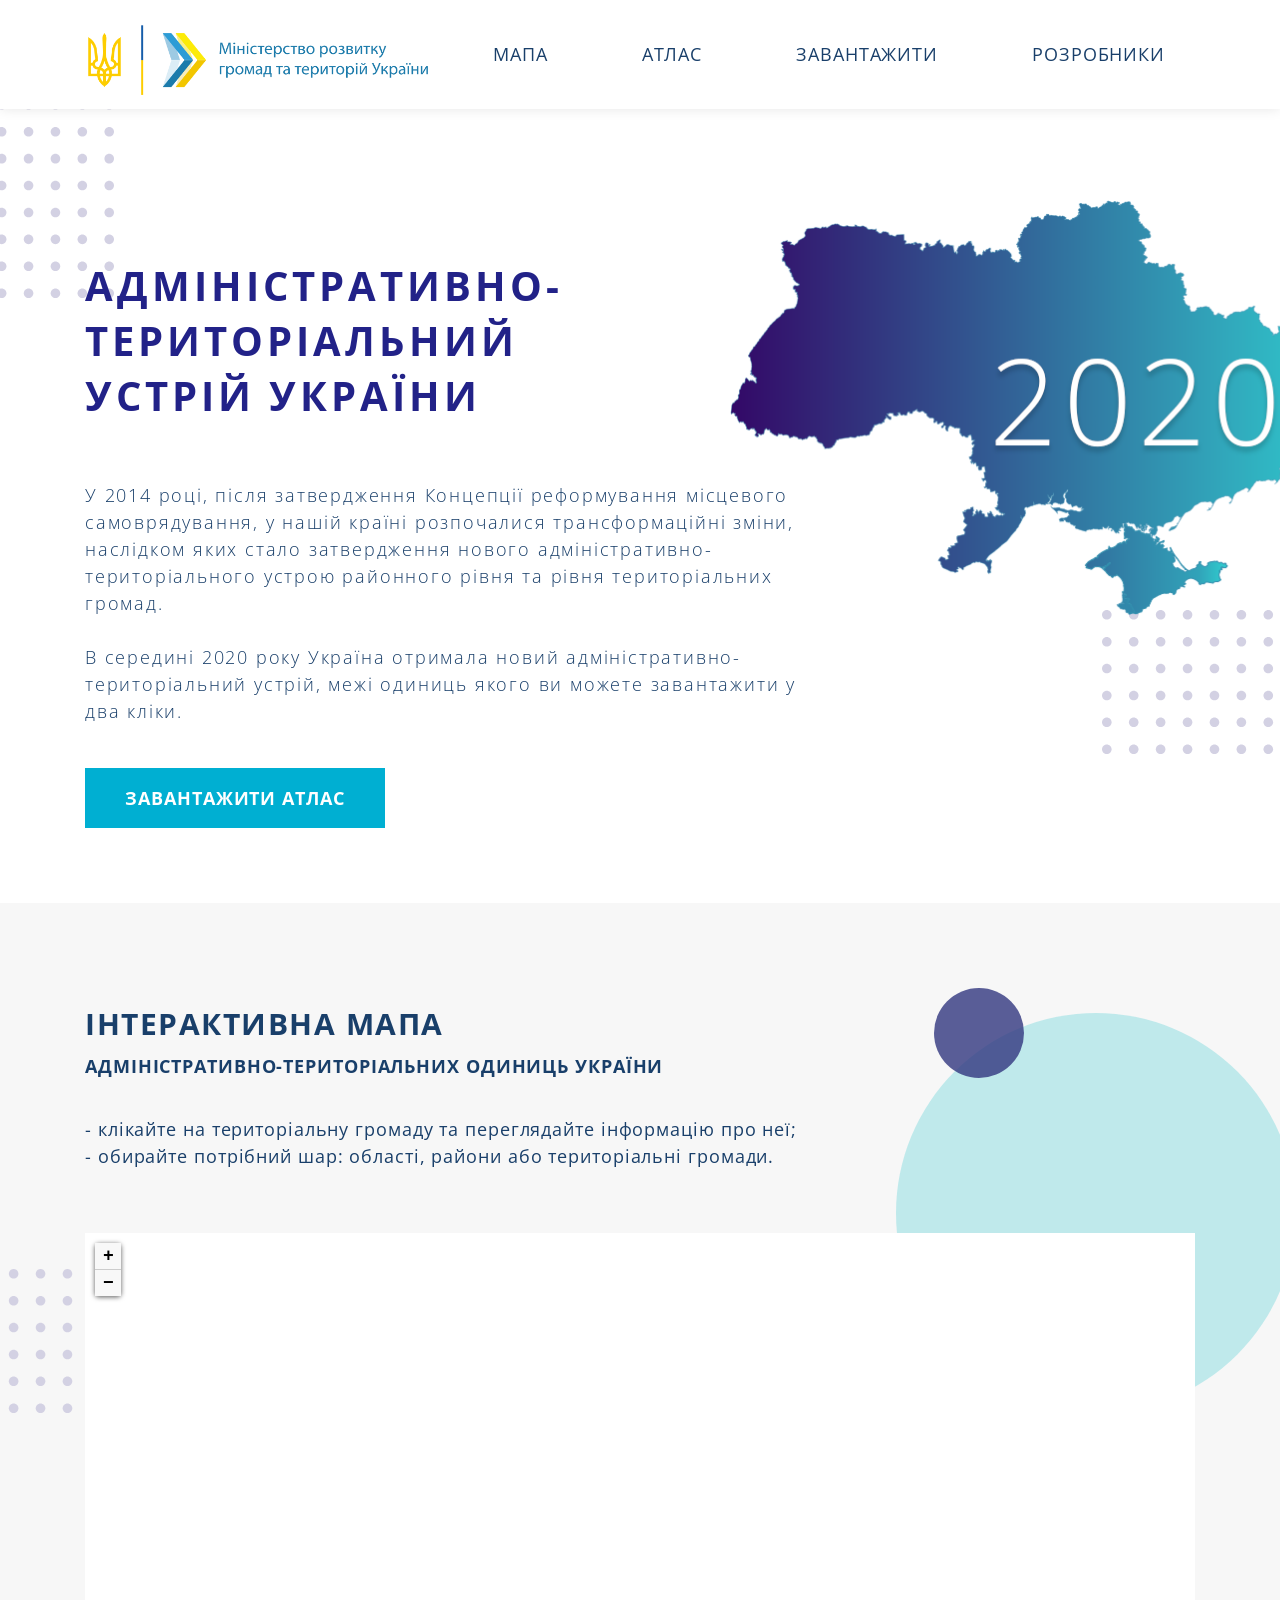
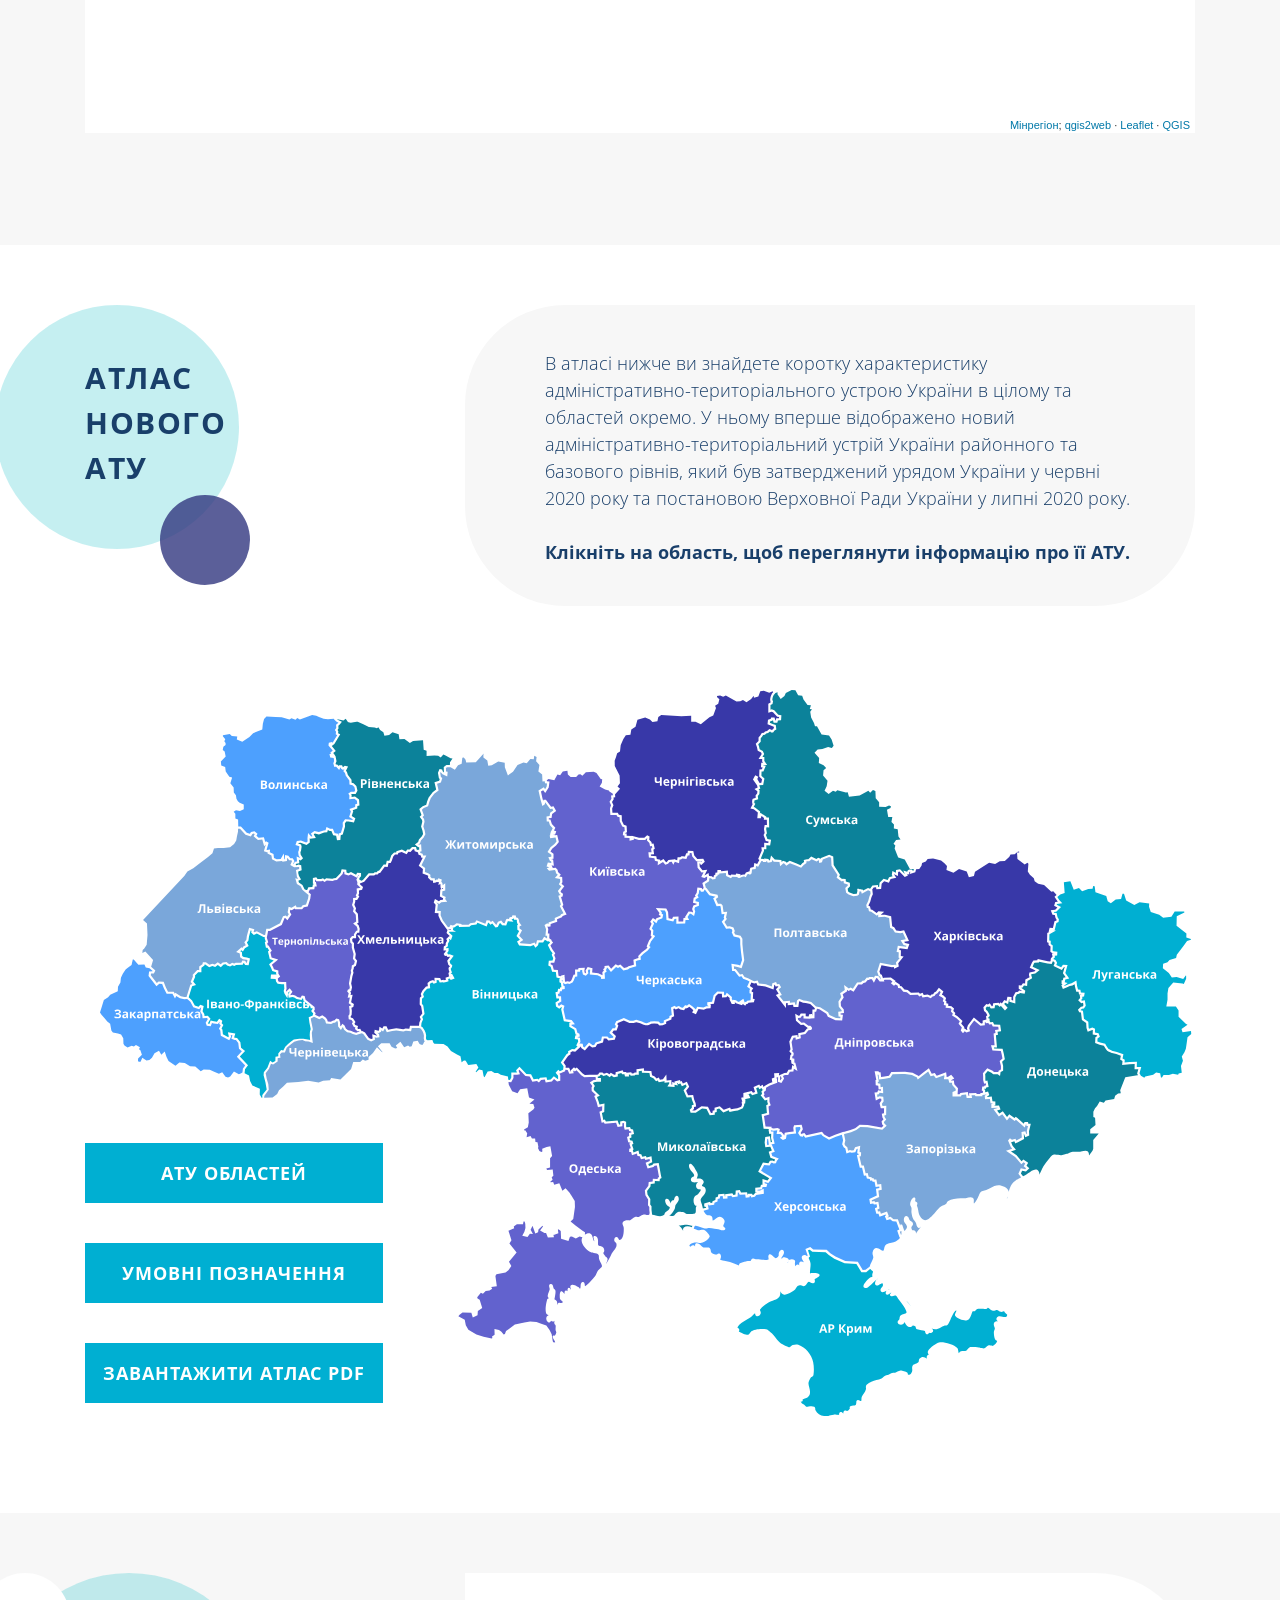
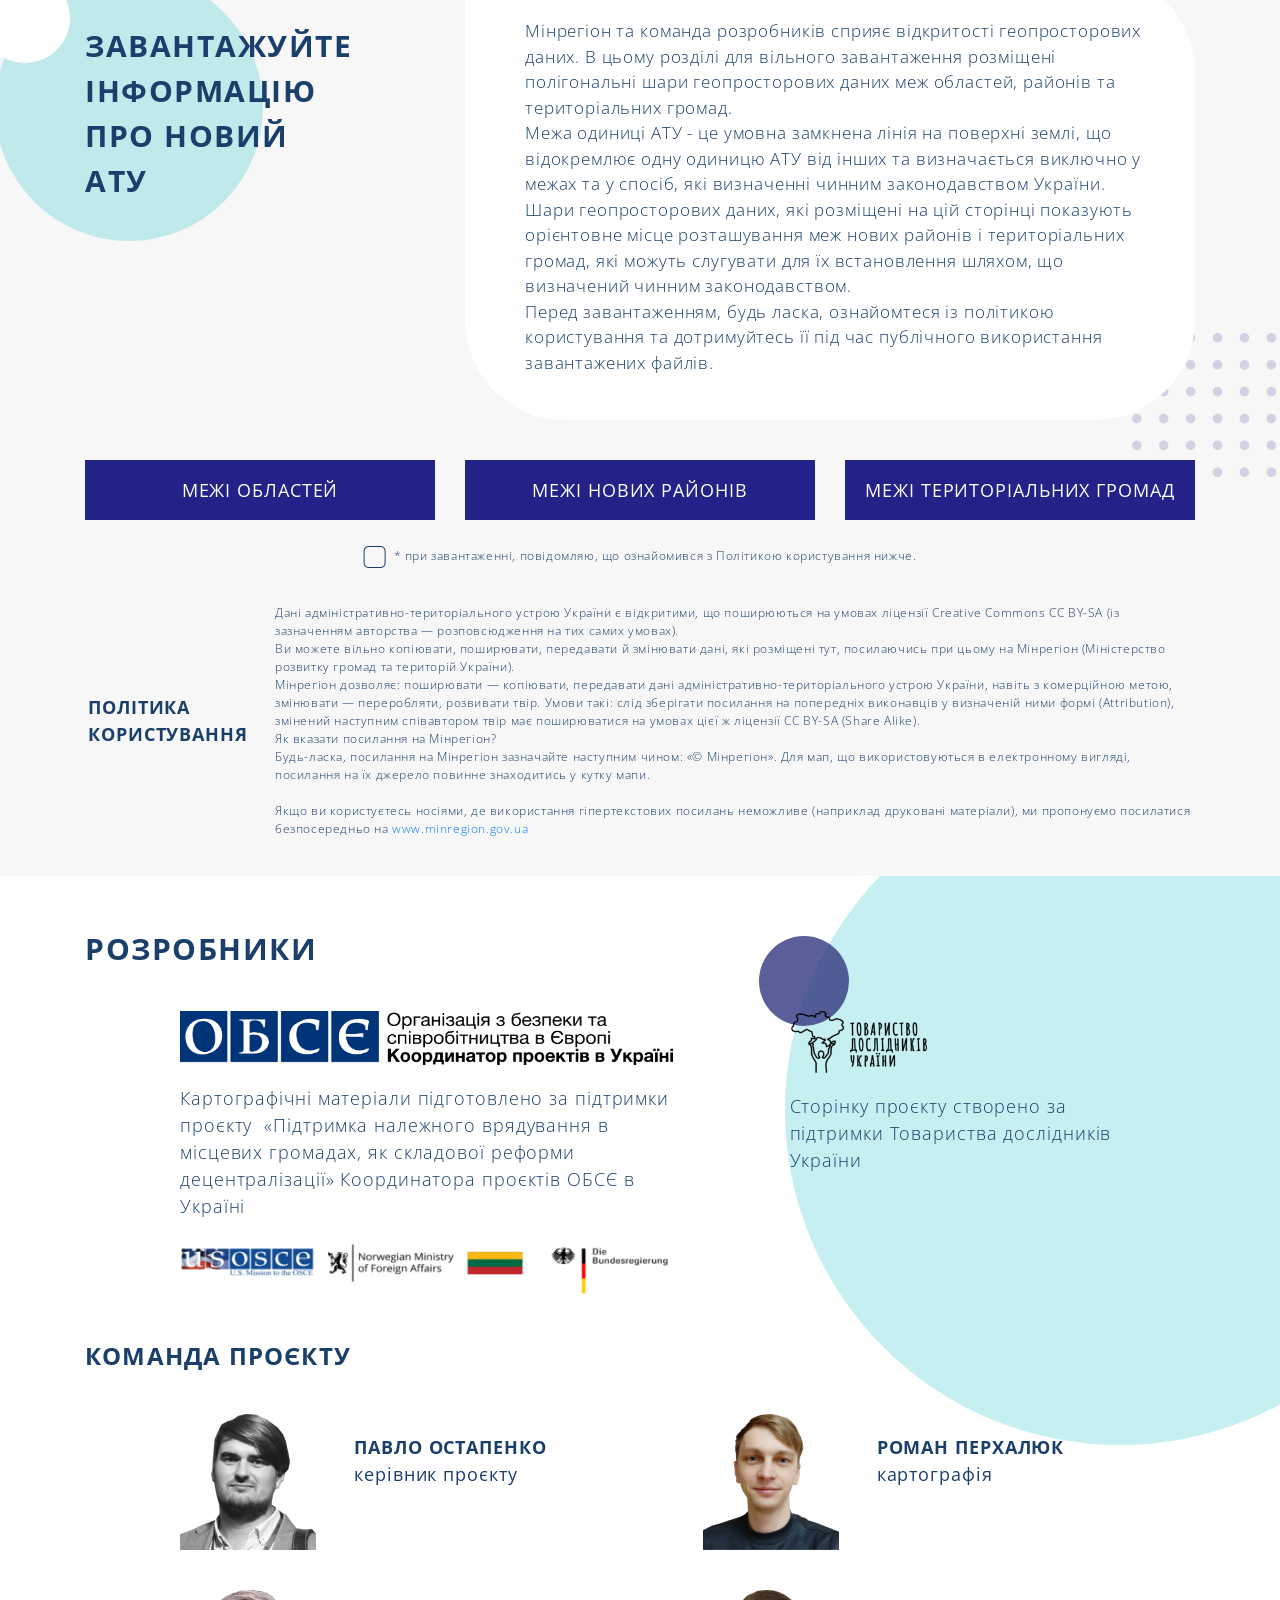
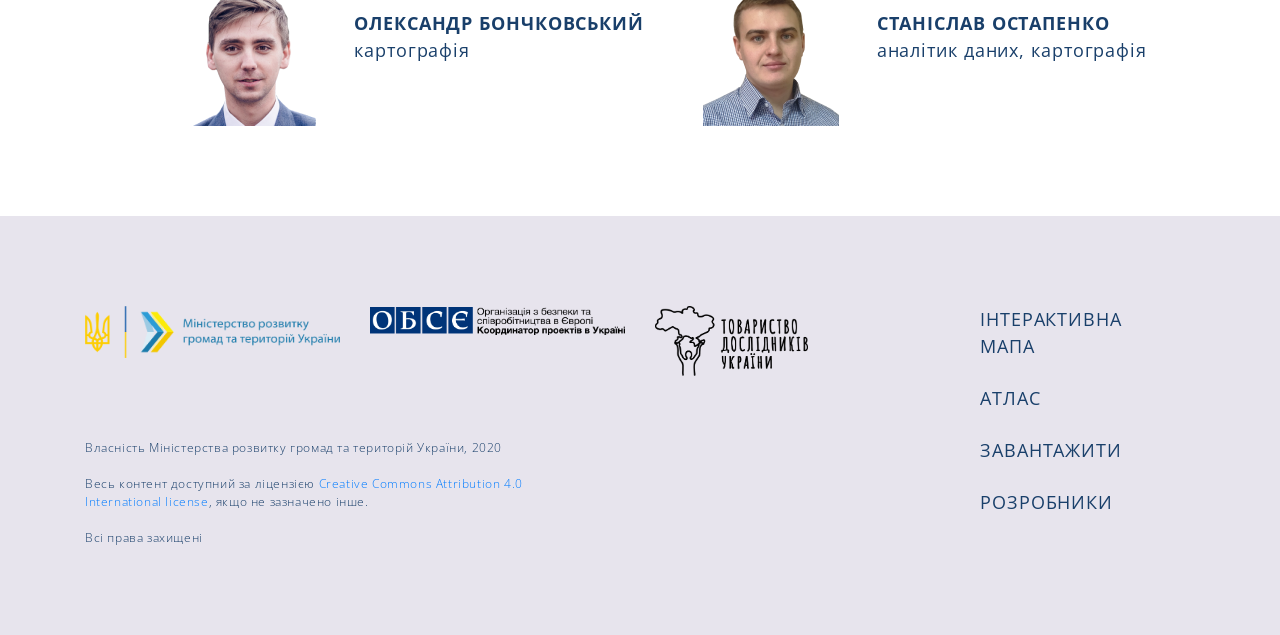
==== index.html @ ee6aa5aa "Update index.html" ====
<!DOCTYPE html>

<head>
    <meta charset="utf-8">
    <meta name="viewport" content="width=device-width, initial-scale=1, shrink-to-fit=no">
    <meta name="description" content="">
    <meta name="author" content="">

    <link rel="stylesheet" href="http://cdn.leafletjs.com/leaflet-0.6.4/leaflet.css" />
    <script src="http://cdn.leafletjs.com/leaflet-0.6.4/leaflet.js"></script>
    <script src="https://code.jquery.com/jquery-3.2.1.slim.min.js" integrity="sha384-KJ3o2DKtIkvYIK3UENzmM7KCkRr/rE9/Qpg6aAZGJwFDMVNA/GpGFF93hXpG5KkN" crossorigin="anonymous"></script>
<script src="https://cdnjs.cloudflare.com/ajax/libs/popper.js/1.12.9/umd/popper.min.js" integrity="sha384-ApNbgh9B+Y1QKtv3Rn7W3mgPxhU9K/ScQsAP7hUibX39j7fakFPskvXusvfa0b4Q" crossorigin="anonymous"></script>
<script src="https://maxcdn.bootstrapcdn.com/bootstrap/4.0.0/js/bootstrap.min.js" integrity="sha384-JZR6Spejh4U02d8jOt6vLEHfe/JQGiRRSQQxSfFWpi1MquVdAyjUar5+76PVCmYl" crossorigin="anonymous"></script>
    <script src="/js/leaflet.ajax.min.js"></script>
    <link rel="icon" href="/docs/4.0/assets/img/favicons/favicon.ico">

    <title>Територіальні межі України</title>
    <link rel="canonical" href="https://getbootstrap.com/docs/4.0/examples/album/">
    <!-- Bootstrap core CSS -->
    <link rel="stylesheet" href="https://maxcdn.bootstrapcdn.com/bootstrap/4.0.0/css/bootstrap.min.css" integrity="sha384-Gn5384xqQ1aoWXA+058RXPxPg6fy4IWvTNh0E263XmFcJlSAwiGgFAW/dAiS6JXm" crossorigin="anonymous">
    <!-- Custom styles for this template -->
    <link rel="stylesheet" type="text/css" href="style.css">
    <link href="https://fonts.googleapis.com/css2?family=Open+Sans:ital,wght@0,300;0,400;0,600;0,700;0,800;1,300;1,400;1,600;1,700;1,800&display=swap" rel="stylesheet">
    <link rel="import" href="map/index.html">


</head>

<body>

    <header>
        <div class="container">
            
            <nav class="navbar navbar-expand-lg navbar-light desktop-menu">
                <a class="navbar-brand" href="#"><img src="static/logo_min_ukr.png" class="logo" /></a>
                <button class="navbar-toggler" type="button" data-toggle="collapse" data-target="#navbarNavAltMarkup" aria-controls="navbarNavAltMarkup" aria-expanded="false" aria-label="Toggle navigation">
                    <span class="navbar-toggler-icon"></span>
                </button>
                <div class="collapse navbar-collapse" id="navbarNavAltMarkup">
                    <div class="navbar-nav">
                        <a class="nav-item nav-link" href="#mapa">МАПА</a>
                        <a class="nav-item nav-link" href="#atlas">АТЛАС</a>
                        <a class="nav-item nav-link" href="#download-section">ЗАВАНТАЖИТИ</a>
                        <a class="nav-item nav-link" href="#developers">РОЗРОБНИКИ</a>
                    </div>
                </div>
            </nav>

            <div class="mobile-menu">
                <a class="navbar-brand" href="#"><img src="static/logo_min_ukr.png" class="logo" /></a>
                <a id="menu-toggle" href="#" class="btn btn-lg toggle">
                    <svg width="1em" height="1em" viewBox="0 0 16 16" class="bi bi-list" fill="currentColor" xmlns="http://www.w3.org/2000/svg">
                        <path fill-rule="evenodd" d="M2.5 11.5A.5.5 0 0 1 3 11h10a.5.5 0 0 1 0 1H3a.5.5 0 0 1-.5-.5zm0-4A.5.5 0 0 1 3 7h10a.5.5 0 0 1 0 1H3a.5.5 0 0 1-.5-.5zm0-4A.5.5 0 0 1 3 3h10a.5.5 0 0 1 0 1H3a.5.5 0 0 1-.5-.5z" />
                    </svg>
                </a>
                <div id="sidebar-wrapper">
                    <ul class="sidebar-nav">
                        <a id="menu-close" href="#" class="btn btn-default btn-lg pull-right toggle">
                            <svg width="1em" height="1em" viewBox="0 0 16 16" class="bi bi-x" fill="currentColor" xmlns="http://www.w3.org/2000/svg">
                                <path fill-rule="evenodd" d="M4.646 4.646a.5.5 0 0 1 .708 0L8 7.293l2.646-2.647a.5.5 0 0 1 .708.708L8.707 8l2.647 2.646a.5.5 0 0 1-.708.708L8 8.707l-2.646 2.647a.5.5 0 0 1-.708-.708L7.293 8 4.646 5.354a.5.5 0 0 1 0-.708z" />
                            </svg>
                        </a>
                        <li>
                            <a href="#mapa">МАПА</a>
                        </li>
                        <li>
                            <a href="#atlas">АТЛАС</a>
                        </li>
                        <li>
                            <a href="#download-section">ЗАВАНТАЖИТИ</a>
                        </li>
                        <li>
                            <a href="#developers">РОЗРОБНИКИ</a>
                        </li>
                    </ul>
                </div>
            </div>
        </div>
    </header>

    <main role="main">

        <div class="container first-block">
            <div class="row">
                <img src="static/rectangle-vert.svg" id="vert-rectangle" />
                <div>
                    <div class="col-md-6">
                        <h1 id="title-text">АДМІНІСТРАТИВНО-ТЕРИТОРІАЛЬНИЙ УСТРІЙ УКРАЇНИ</h1>
                    </div>
                    <div class="col-md-8">
                        <p id="title-subtitle">
                            У 2014 році, після затвердження Концепції реформування місцевого самоврядування, у нашій країні
                            розпочалися трансформаційні зміни, наслідком яких стало затвердження нового
                            адміністративно-територіального устрою районного рівня та рівня територіальних громад.<br /><br />
                            В середині 2020 року Україна отримала новий адміністративно-територіальний устрій,
                            межі одиниць якого ви можете завантажити у два кліки.
                        </p>
                        <a class="download-file" href="#svg-object"><button class="download-button" id="download-main-button">ЗАВАНТАЖИТИ АТЛАС</button></a>
                    </div>
                    <img src="static/ukraine-main.png" id="ukraine-main-img" />
                </div>
                <img src="static/rect-fig.svg" id="horizontal-rectangle" />
            </div>
        </div>



        <!-- Interactive GeoJson map. Issues: width of map -->
        <div class="grey-background">
            <div class="container" id="mapa">
                <div class="row">

                    <span class="blue-circle" id="interactive-circle-light"></span>
                    <span class="dark-circle" id="interactive-circle-dark"></span>
                    <div class="first-element">
                        <h2 class="header-class-blue"><b>ІНТЕРАКТИВНА МАПА</b></h2>
                        <h6 class="sub-header-class-blue"><b>АДМІНІСТРАТИВНО-ТЕРИТОРІАЛЬНИХ ОДИНИЦЬ УКРАЇНИ</b></h6>
                        <br />
                        <p>
                            - клікайте на територіальну громаду та переглядайте інформацію про неї;<br />
- обирайте потрібний шар: області, райони або територіальні громади.

                        </p>
                    </div>
                    <img src="static/rect-fig.svg" id="dots-rectangle" />
                    <!--                    <div id="my-map"></div>-->
                    <div class="test-map col-md-12">
                        <object type="text/html" data="map/index.html"></object>
                    </div>
                </div>
            </div>
        </div>

        <!-- Clickable Atlas ATY Ukraine map Issues: relative position of dark circles -->
        <div class="container">
            <div class="row">
                <div class="col-md-12">
                    <div class="row">
                        <div class="col-md-3">
                            <div class="light-circle" style="padding-right:30px;width:244px;height:244px">
                                <span class="dark-circle" id="atu-circle-dark"></span>
                                <p class="atlas-novogo-atu" id="atlas">
                                    <b>АТЛАС НОВОГО АТУ</b>
                                </p>
                            </div>
                        </div>
                        <div class="col-md-8 offset-md-1">

                            <div class="grey-background atlas-description">
                                <p>
                                    В атласі нижче ви знайдете коротку характеристику адміністративно-територіального устрою України в
                                    цілому та областей окремо. У ньому вперше відображено новий адміністративно-територіальний устрій
                                    України районного та базового рівнів, який був затверджений урядом України у червні 2020 року
                                    та постановою Верховної Ради України у липні 2020 року. <br /> <br />
                                    <b>Клікніть на область, щоб переглянути інформацію про її АТУ.</b>
                                </p>
                            </div>
                        </div>
                    </div>
                </div>
            </div>
        </div>
        <div class="container map-container">
            <object id="svg-object" data="static/ukraine-atu.svg" type="image/svg+xml"></object>
            <div class="row">
                <div class="col-md-4 atlas-button-flex-container">
                    <div class="col-md-3">
                        <a class="download-file" href="#buttons" onclick="show_atu_oblast()"><button class="atlas-button" style="margin-top: 20px;">АТУ ОБЛАСТЕЙ</button></a>
                        <a class="download-file" href="#buttons" onclick="show_atu_marks()"><button class="atlas-button">УМОВНІ ПОЗНАЧЕННЯ</button></a>
                        <a class="download-file" href="static/Атлас_нового_АТУ_2020__електронна_версія_.pdf" download="Атлас_нового_АТУ_2020__електронна_версія_.pdf"><button class="atlas-button">ЗАВАНТАЖИТИ АТЛАС PDF</button></a>
                    </div>
                </div>
            </div>

        </div>
        <!-- Download section -->
        <div class="grey-background" id="download-section">
            <div class="container">
                <div class="row">
                    <div class="col-md-12">
                        <div class="row">
                            <div class="col-md-3">
                                <div class="dark-circle" id="white-circle-id"></div>
                                <div class="light-circle download-block-mobile" style="padding-right:30px;width:268px;height:268px">
                                    <p class="atlas-novogo-atu">
                                        <b>ЗАВАНТАЖУЙТЕ ІНФОРМАЦІЮ ПРО НОВИЙ АТУ</b>
                                    </p>
                                </div>
                            </div>
                            <div class="col-md-8 offset-md-1">
                                <div class="info-class download-info">
                                    <p>
                                       Мінрегіон та команда розробників сприяє відкритості геопросторових даних. В цьому розділі для вільного завантаження розміщені полігональні шари геопросторових даних меж областей, районів та територіальних громад.<br />
Межа одиниці АТУ - це умовна замкнена лінія на поверхні землі, що відокремлює одну одиницю АТУ від інших та визначається виключно у межах та у спосіб, які визначенні чинним законодавством України.<br />
Шари геопросторових даних, які розміщені на цій сторінці показують орієнтовне місце розташування меж нових районів і територіальних громад, які можуть слугувати для їх встановлення шляхом, що визначений чинним законодавством.<br />
Перед завантаженням, будь ласка, ознайомтеся із політикою користування та дотримуйтесь її під час публічного використання завантажених файлів.
                                    </p>
                                </div>
                            </div>
                        </div>
                        <img src="static/rect-fig.svg" id="download-horizontal-rectangle" />
                    </div>
                </div>
            </div>
        </div>

        <div class="grey-background download-grey">
            <div class="container no-padding politic-box">

                <div class="row">
                    <div class="col-md-12 order-2">
                        <div class="politic-checkbox">
                            <input type="checkbox" class="check_box" id="checkbox1" style="margin-right:30px">
                            <label for="checkbox1" />
                            <div>
                                <p class="small-font">* при завантаженні, повідомляю, що ознайомився
                                    з Політикою користування нижче.</p>
                            </div>
                        </div>
                    </div>
                    <div class="col-md-12 order-1">
                        <div class="row">
                            <div class="col-md-4">
                                <a class="download-file" href="ADMIN_UKR/ADMIN_1.geojson" download="oblast.geojson"><button class="download-button" id="download-button" disabled>МЕЖІ ОБЛАСТЕЙ</button></a>
                            </div>
                            <div class="col-md-4">
                                <a class="download-file" href="ADMIN_UKR/ADMIN_2.geojson" download="rayon.geojson"><button class="download-button" id="download-button" disabled>МЕЖІ НОВИХ РАЙОНІВ</button></a>
                            </div>
                            <div class="col-md-4">
                                <a class="download-file" href="ADMIN_UKR/ADMIN_3.geojson" download="terhromad.geojson"><button class="download-button" id="download-button" disabled>МЕЖІ ТЕРИТОРІАЛЬНИХ ГРОМАД </button></a>
                            </div>
                        </div>
                    </div>
                </div>

            </div>

            <div class="container copyright-box">
                <div class="row">
                    <div class="col-md-12">
                        <div class="row">
                            <div class="col-md-2 politic-header">
                                <p><b>ПОЛІТИКА <br />КОРИСТУВАННЯ</b></p>
                            </div>
                            <div class="col-md-12 politic-header-mobile">
                                <p><b><a data-toggle="modal" href="#politicModalCenter">ПОЛІТИКА КОРИСТУВАННЯ</a></b></p>
                            </div>
                            <div class="col-md-10 politic-text">
                                <p class="small-font">Дані адміністративно-територіального устрою України є відкритими, що поширюються на умовах ліцензії Creative Commons CC BY-SA (із зазначенням авторства — розповсюдження на тих самих умовах).<br />
                                    Ви можете вільно копіювати, поширювати, передавати й змінювати дані, які розміщені тут, посилаючись при цьому на Мінрегіон (Міністерство розвитку громад та територій України).<br />
                                    Мінрегіон дозволяє: поширювати — копіювати, передавати дані адміністративно-територіального устрою України, навіть з комерційною метою, змінювати — переробляти, розвивати твір.
                                    Умови такі: слід зберігати посилання на попередніх виконавців у визначеній ними формі (Attribution),
                                    змінений наступним співавтором твір має поширюватися на умовах цієї ж ліцензії CC BY-SA (Share Alike).<br />
                                    Як вказати посилання на Мінрегіон? <br />
                                    Будь-ласка, посилання на Мінрегіон зазначайте наступним чином: «© Мінрегіон».
                                    Для мап, що використовуються в електронному вигляді, посилання на їх джерело повинне знаходитись у кутку мапи.<br /><br />
                                    Якщо ви користуєтесь носіями, де використання гіпертекстових посилань неможливе
                                    (наприклад друковані матеріали), ми пропонуємо посилатися безпосередньо на
                                    <a href="https://www.minregion.gov.ua" class="small-font">www.minregion.gov.ua</a>
                                </p>
                            </div>
                        </div>
                    </div>
                </div>
            </div>
        </div>


        <!-- Developers section Issues: add circles in the corner-->
        <div class="" id="developers">
            <div id="corner-circle"></div>
            <div class="dark-circle" id="small-circle-id"></div>
            <div class="container dev-block">
                <div class="row">
                    <div class="col-md-12">
                        <h4 class="dark-blue-color title-padding"><b>РОЗРОБНИКИ</b></h4>
                    </div>
                    <div class="col-md-11 offset-md-1">
                        <div class="row">
                            <div class="col-md-6 developers">
                                <img src="static/obse_logo.png" />
                                <p class="span-tdy-width-1">Картографічні матеріали підготовлено за підтримки проєкту 
                                    «Підтримка належного врядування в місцевих громадах, як складової реформи децентралізації»
                                    Координатора проєктів ОБСЄ в Україні</p>
                                <img src="static/dev-logos-foreign.png" />
                            </div>
                            <div class="col-md-5 offset-md-1 developers">

                                <img src="static/logo-tdy.svg" />
                                <p class="span-tdy-width-2">Сторінку проєкту створено за <br />підтримки Товариства дослідників<br /> України</p>
                            </div>

                        </div>
                    </div>
                    <div class="col-md-12">
                        <h4 class="dark-blue-color title-padding" style="font-size:24px;margin-bottom:0px"><b>КОМАНДА ПРОЄКТУ</b></h4>
                    </div>
                    <div class="col-md-11 offset-md-1">
                        <div class="row">
                            <div class="col-md-6 col-sm-12">
                                <div class="ava-item row">

                                    <div class="col-4 item">
                                        <img src="static/pavlo.png" />
                                    </div>
                                    <div class="col-8">
                                        <div class="person-title">
                                            <p class="person-name"><b>ПАВЛО ОСТАПЕНКО</b> <br />
                                            <p>керівник проєкту</p>
                                        </div>
                                    </div>
                                </div>
                            </div>
                            <div class="col-md-6 col-sm-12">
                                <div class="ava-item row">
                                    <div class="col-4 item">
                                        <img src="static/roman.png" />
                                    </div>
                                    <div class="col-8">
                                        <div class="person-title">
                                            <p class="person-name"><b>РОМАН ПЕРХАЛЮК</b></p>
                                            <p>картографія</p>
                                        </div>

                                    </div>
                                </div>
                            </div>
                            <div class="col-md-6 col-sm-12">
                                <div class="ava-item row">
                                    <div class="col-4 item">
                                        <img src="static/oleksandr.png" />
                                    </div>
                                    <div class="col-8">
                                        <div class="person-title">
                                            <p class="person-name"><b>ОЛЕКСАНДР БОНЧКОВСЬКИЙ</b></p>
                                            <p>картографія</p>
                                        </div>

                                    </div>
                                </div>
                            </div>
                            <div class="col-md-6 col-sm-12">
                                <div class="ava-item row">
                                    <div class="col-4 item">
                                        <img src="static/stanislav.png" />
                                    </div>
                                    <div class="col-8">
                                        <div class="person-title">

                                            <p class="person-name"><b>СТАНІСЛАВ ОСТАПЕНКО</b></p>
                                            <p>аналітик даних, картографія</p>
                                        </div>

                                    </div>
                                </div>
                            </div>
                        </div>
                    </div>
                </div>
            </div>
        </div>
        <!-- Modal -->
        <div class="modal fade" id="exampleModalCenter" tabindex="-1" role="dialog" aria-labelledby="exampleModalCenterTitle" aria-hidden="true">
            <div class="modal-dialog modal-dialog-centered" role="document" style="max-width: 70%">
                <div class="modal-content">
                    <div class="modal-header">
                        <h5 class="modal-title" id="exampleModalLongTitle">Загальний огляд</h5>
                        <button type="button" class="close" data-dismiss="modal" aria-label="Close">
                            <span aria-hidden="true">&times;</span>
                        </button>
                    </div>
                    <div class="modal-body">
                        <img src="" id="image-holder1" />
                        <img src="" id="image-holder2" />
                    </div>
                    <div class="modal-footer">
                        <button type="button" class="btn btn-secondary" data-dismiss="modal">Назад</button>
                    </div>
                </div>
            </div>
        </div>

    </main>

    <footer>
        <!-- Issues: make responsive navigation -->
        <div class="container">
            <div class="row">
                <div class="col-md-3 order-md-2 order-sm-1">
                    <ul class="footer-nav">
                        <li><a href="#mapa">ІНТЕРАКТИВНА МАПА</a></li>
                        <li><a href="#atlas">АТЛАС</a></li>
                        <li><a href="#download-section">ЗАВАНТАЖИТИ</a></li>
                        <li><a href="#developers">РОЗРОБНИКИ</a></li>
                    </ul>
                </div>
                <div class="col-md-9 order-md-1 order-sm-2">
                    <div class="footer-logo">
                        <div class="row">
                            <div class="col-md-4">
                                <img src="static/logo_min_ukr.png" />
                            </div>
                            <div class="col-md-4 col-7">
                                <img src="static/obse_logo.png" />
                            </div>
                            <div class="col-md-4 col-5 tdu-logo">
                                <img src="static/TDU.png" />
                            </div>
                        </div>
                    </div>
                </div>

                <div class="col-md-9 footer-text order-md-3 order-sm-3">
                    <p class="small-font ">Власність Міністерства розвитку громад та територій України, 2020</p>
                    <p class="small-font " style="max-width:55%">Весь контент доступний за ліцензією <a href="https://creativecommons.org/licenses/by/4.0/deed.uk" class="small-font">Creative Commons Attribution 4.0 International license</a>, якщо не зазначено інше.
                    <p class="small-font " style="padding-bottom: 20px">Всі права захищені</p>
                </div>
            </div>

        </div>
    </footer>

    <!-- Modal -->
    <div class="modal fade" id="politicModalCenter" tabindex="-1" role="dialog" aria-labelledby="exampleModalCenterTitle" aria-hidden="true">
        <div class="modal-dialog modal-dialog-centered" role="document">
            <div class="modal-content">
                <div class="modal-header">
                    <h5 class="modal-title" id="exampleModalCenterTitle"></h5>
                    <button type="button" class="close" data-dismiss="modal" aria-label="Close">
                        <span aria-hidden="true">&times;</span>
                    </button>
                </div>
                <div class="modal-body mobile-policy">
                    <div class="col-md-12">
                        <h3>політика користування</h3>
                        <p class="small-font">Дані адміністративно-територіального устрою України є відкритими, що поширюються на умовах ліцензії Creative Commons CC BY-SA (із зазначенням авторства — розповсюдження на тих самих умовах).<br />
                            Ви можете вільно копіювати, поширювати, передавати й змінювати дані, які розміщені тут, посилаючись при цьому на Мінрегіон (Міністерство розвитку громад та територій України).<br />
                            Мінрегіон дозволяє: поширювати — копіювати, передавати дані адміністративно-територіального устрою України, навіть з комерційною метою, змінювати — переробляти, розвивати твір.
                            Умови такі: слід зберігати посилання на попередніх виконавців у визначеній ними формі (Attribution),
                            змінений наступним співавтором твір має поширюватися на умовах цієї ж ліцензії CC BY-SA (Share Alike).<br />
                            Як вказати посилання на Мінрегіон? <br />
                            Будь-ласка, посилання на Мінрегіон зазначайте наступним чином: «© Мінрегіон».
                            Для мап, що використовуються в електронному вигляді, посилання на їх джерело повинне знаходитись у кутку мапи.<br />
                            Якщо ви користуєтесь носіями, де використання гіпертекстових посилань неможливе
                            (наприклад друковані матеріали), ми пропонуємо посилатися безпосередньо на
                            <a href="https://www.minregion.gov.ua" class="small-font">www.minregion.gov.ua</a>
                        </p>
                    </div>
                </div>
            </div>
        </div>
    </div>


    <script src="script.js"></script>

    <script>
        function show_atu_oblast() {
            var base_dir = 'static/atlas_materials/';
            changeImg(base_dir + 'atu_oblast1.png', base_dir + 'atu_oblast2.png')
            $('#exampleModalCenter').modal('show');
        }

        function show_atu_marks() {
            var base_dir = 'static/atlas_materials/';
            changeImg(base_dir + "umovni-poznachennya.png", "")
            $('#exampleModalCenter').modal('show');
        }
    </script>



</body>
---- style.css ----
/* Set font size  */
html,
body,
form,
fieldset,
table,
tr,
td,
img,
p,
h2,
h3,
h4,
h5,
h6,
a {
    font-family: Open Sans;
    letter-spacing: 0.05em;
    font-style: normal;
    font-size: 18px;
    line-height: 150%;
}

a:active,a:focus,.btn:focus {
    outline: none;
    box-shadow:none!important;
}

html {
    scroll-behavior: smooth;
}

body {
    overflow-x: hidden;
}

input,
button,
select,
textarea,
optgroup,
option {
    font-family: inherit;
    font-size: inherit;
    font-style: inherit;
    font-weight: inherit;
    outline: none;
}

button:active,
button:focus,
button:hover {
    outline: none;
}

h1 {
    color: #222288;
}

p {
    color: #193F6A;
}

.dark-blue-color {
    color: #193F6A;
}

header {
    box-shadow: 0px 0px 12px rgba(0, 0, 0, 0.1);
    position: fixed;
    width: 100%;
    background-color: #fff;
    z-index: 9999;
}

.header-class-blue {
    font-family: Open Sans;
    font-style: normal;
    font-weight: 500;
    font-size: 30px;
    line-height: 41px;
    /* identical to box height */

    letter-spacing: 0.05em;
    text-transform: uppercase;

    color: #193F6A;
}

.sub-header-class-blue {
    font-family: Open Sans;
    font-style: normal;
    font-weight: 500;
    font-size: 18px;
    line-height: 150%;
    /* or 27px */

    letter-spacing: 0.05em;
    text-transform: uppercase;

    /* Dark blue */

    color: #193F6A;
}

.first-element {
    z-index: 1;
    padding: 40px 15px 45px 15px;
}


#my-map {
    width: 100%;
    height: 70vh;
    max-height: 600px;
    max-width: 1700px;
}

.logo {
    margin-top: 10px;
    width: 340px;
    height: 70px
}

.div-height {
    height: 956px;
}

.div-container-standard {
    margin: auto;
}

/* Navigation */

.nav-flex-container {
    margin: 0;
    list-style: none;
    list-style-type: none;
    display: flex;
    justify-content: center;
    flex-direction: row;
    flex-wrap: wrap;
}

.nav-flex-item {
    align-self: center;
    padding: 5px 80px 10px 10px;
}

.nav-flex-item img {
    width: 340px;
    height: 70px;
}

.nav-flex-item a {
    text-decoration: none;
    text-align: center;
    color: #193F6A;
    font-size: 18px;
}

.nav-link {
    text-decoration: none;
    text-align: center;
    color: #193F6A !important;
    font-size: 18px;
    margin: 0 38px;
}

/* Title frame */
.first-block {
    padding: 100px 15px 0 15px !important;
    /*    height: 110vh;*/
}

.main-flex-container {
    list-style: none;
    list-style-type: none;
    display: flex;
    flex-direction: row;
}

#title-text {
    padding-top: 20px;
    letter-spacing: 0.1em;
    line-height: 55px;
    font-size: 40px;
    font-weight: bold;
}

#title-subtitle {
    padding-top: 50px;
    font-family: Open Sans;
    font-style: normal;
    font-weight: 300;
    font-size: 18px;
    line-height: 150%;
    /* or 27px */

    letter-spacing: 0.1em;

    /* Dark blue */

    color: #193F6A;
}

#ukraine-main-img {
    z-index: -2;
    width: 70%;
    height: auto;
    max-width: 619px;
    max-height: 500px;
    position: absolute;
    left: 730px;
    top: 200px;
}

#vert-rectangle {
    z-index: 0;
    margin-bottom: -60px;
    margin-left: -100px;
}

#horizontal-rectangle {
    position: absolute;
    top: 610px;
    right: -20px;
    z-index: -4;
}

#download-main-button {
    width: 298px;
    height: 60px;
    background-color: #00AFD2;
    margin: 25px 0px 75px 0px;
    font-weight: bold;
    transition: 0.25s;
    cursor: pointer;
}

#download-main-button a {
    text-decoration: none;
    font-weight: bold;
    color: #fff;
}

#download-main-button:hover {
    text-decoration: none;
    box-shadow: 0 0.5em 0.5em -0.4em #000;
    transform: translateY(0.25em);
    transition: 0.25s;
}


/* Interactive map */
.grey-background {
    background-color: #F7F7F7 !important;
    padding-bottom: 45px;
    width: 100%;
}

/* base classes for all circles */

.blue-circle {
    width: 400px;
    height: 400px;
    /* Blue3 */
    border-style: none;
    border-radius: 50%;
    display: inline-block;
    background-color: #31C5CB;
    opacity: 0.28;
    display: inline-block;
}

.dark-circle {
    background-color: #333780;
    opacity: .8;
    border-style: none;
    border-radius: 50%;
    width: 90px;
    height: 90px;
    display: inline-block;
}

#interactive-circle-light {
    position: absolute;
    left: 70vw;
    margin-top: 50px;
}

#interactive-circle-dark {
    position: absolute;
    left: 73vw;
    margin-top: 25px;
}

#dots-rectangle {
    position: absolute;
    margin-top: 34vh;
    margin-left: -9vw;
}

#atu-circle-dark {
    position: absolute;
    left: 90px;
    top: 190px;
}

/* Atlas Ukraine */

.atlas-flex-container {
    padding: 10px;
    margin: 0;
    display: flex;
    flex-direction: row;
    justify-content: center;

}

.atlas-flex-item {
    align-self: center;
    padding-right: 80px;
    padding-left: 40px;
    margin-top: 40px;
    margin-right: 50px;
    margin-left: 50px;
}

.child-flex {
    margin-left: -90px;
}

.light-circle {
    background-color: rgba(49, 197, 203, 0.28);
    border-style: none;
    height: 244px;
    width: 244px;
    border-radius: 50%;
    margin-left: -90px;
}

.atlas-description {
    width: 100%;
    border-radius: 5%;
    border-style: none;
    border-radius: 100px 0px 100px 100px;
    padding: 5px 80px 40px 40px;
}

.atlas-description p {
    margin: 40px -20px 0px 40px;
    font-size: 18px;
    font-weight: 300;
    letter-spacing: 0.0em
}

.atlas-description p b {
    font-size: 18px;
    font-weight: 700;
}

#atlas-dark-circle {
    position: absolute;
    z-index: 10;
    margin-top: 160px;
    margin-left: 180px;
}

.atlas-novogo-atu {
    z-index: 6;
    padding-top: 50px;
    padding-left: 90px;
    font-size: 30px;
    width: 140%;
}

#svg-object {}

.ukraine-atu {
    top: 50px;
}

.atlas-button-flex-container {
    display: flex;
    flex-direction: column;
    margin-top: -300px;
    margin-bottom: 50px;
}

.atlas-button {
    background: #00AFD2;
    color: white;
    border-style: none;
    width: 298px;
    height: 60px;
    font-weight: bold;
    letter-spacing: 0.05em;
    margin-top: 40px;
    transition: 0.25s;
    cursor: pointer;
}

.atlas-button a,
.atlas-button a:hover {
    text-decoration: none;
    color: white;
}

.atlas-button:hover {
    text-decoration: none;
    color: #fff;
    box-shadow: 0 0.5em 0.5em -0.4em #000;
    transform: translateY(0.25em);
    transition: 0.25s;
}

/* Download section*/

.download-flex-container {
    padding: 10px;
    margin: 0;
    display: flex;
    flex-direction: row;
    justify-content: center;
}

.download-flex-item {
    align-self: center;
    margin-top: 25px;
    margin-right: 150px;
    margin-bottom: 100px;
}


.info-class {
    background: #FFFFFF;
    border: none;
    box-sizing: border-box;
    border-radius: 0px 100px 100px 100px;
    width: 100%;
    padding: 5px 20px;
    z-index: 2;
    position: relative;
}

.info-class p {
    margin: 40px 10px 40px 40px;
    font-size: 18px;
    font-weight: 300;
}

.download-info p {
        font-size: 17px;
    }
#download-section {
    padding-bottom: 0px;
}
    #download-section .container {
        padding-bottom: 0;
    }

#white-circle-id {
    background-color: white;
    opacity: 1.0;
    z-index: 10;
    position: absolute;
    left: -90px;
}

#download-horizontal-rectangle {
    position: absolute;
    right: -120px;
    top: 40vh;

}
.download-grey {
    padding-bottom: 20px;
}
.download-button {
    display: inline-block;
    vertical-align: top;
    width: 100%;
    min-width: 300px;
    height: 60px;
    line-height: 30px;
    text-align: center;
    background-color: #222288;
    color: white;
    border-style: none;
    letter-spacing: 0.05em;
    margin-bottom: 20px;
    transition: 0.25s;
    cursor: pointer;
}

.download-button a {
    text-decoration: none;
    font-weight: 500;
    font-size: 16px;
    font-family: Open Sans;
}

.download-button:hover {
    text-decoration: none;
    color: #fff;
    box-shadow: 0 0.5em 0.5em -0.4em #000;
    transform: translateY(0.25em);
    transition: 0.25s;
}

.download-file {
    color: white;
}

.check_box {
    display: none;
}

.check_box + label {
    background: url('static/button-empty.png') no-repeat;
    display: inline-block;
    padding: 2px;
}

.check_box:checked + label {
    background: url('static/button-yes.svg') no-repeat;
    display: inline-block;
    padding: 2px;
}

.politic-checkbox {
    width: fit-content;
    margin: 0 auto;
}

.politic-checkbox .small-font {
    padding-left: 30px;
}

#download-title {
    color: #193F6A;
    opacity: 1.0;
    z-index: -7;
    padding-top: 60px;
    margin-left: 90px;
    font-size: 30px;
    width: 100%;
}

.small-font {
    font-size: 12px;
    font-weight: 100;
}

.flex-buttons-container {
    display: flex;
    flex-direction: row;
    justify-content: space-between;
}

.politic-flex-container {
    display: flex;
    justify-content: center;
    flex-direction: row;
}

.politic-header {
    padding: 5em 1em;
}

.politic-header-mobile {
    display: none;
}

/* Developers section */

#developers {
    position: relative;
}
.developers img {
    max-width: 100%;
}

.dev-container-flex {
    display: flex;
    flex-direction: row;
    justify-content: center;
}

.dev-item-flex {
    align-self: start;
}

.wider-div {}

.dev-item-flex p {
    font-size: 18px;
}

#second-flex-id {}

.ava-container-flex {
    display: flex;
    flex-direction: row;
    justify-content: center;
}

.ava-item {
    margin-top: 40px;
}

.person-title {
    text-align: left;
    padding-top: 20px;
}

.title-padding {
    margin-top: 40px;
    font-size: 30px;
    margin-bottom: 40px;
}

.person-name {
    margin-bottom: 0px;

}

#developers {
    padding-bottom: 30px;
}

#large-circle-id {
    position: relative;
    top: -250px;
    left: 70%;
}

#small-circle-id {
    position: absolute;
    top: 60px;
    right: 431px;
    width: 90px;
    height: 90px;
}

.span-tdy-width-1 {
    max-width: 550px;
    margin-top: 20px;
    margin-bottom: 20px;
}

.span-tdy-width-2 {
    max-width: 400px;
    margin-top: 20px;
}

#corner-circle {
    position: absolute;
    z-index: -3;
    width: 670px;
    height: 670px;
    background: rgba(49, 197, 203, 0.28);
    border-radius: 50%;
    right: -175px;
    top: -101px;
}

/* Footer */

footer {
    background: #E7E4ED;
    padding: 60px 20px 0 20px;
    /*    margin: 0px -20px;*/

}

footer .container {
    padding: 30px 15px 50px 15px;
}

.footer-nav a {
    text-decoration: none;
    width: 100%;
    text-align: vertical;
    color: #193F6A;
    font-family: Open Sans;
    letter-spacing: 0.05em;
    font-style: normal;
    font-size: 18px;
    line-height: 150%;
}

.footer-nav > li {
    padding-bottom: 25px;
}

.footer-nav {
    list-style-type: none;
    max-width: 100px;
}

.flex-footer {
    display: flex;
    flex-flow: row wrap;
    justify-content: center;
    padding-top: 40px;
}

.flex-footer-text {
    display: flex;
    justify-content: flex-start;
    flex-direction: column;
}

.footer-text {
    margin-top: -120px;
}

.footer-logo img {
    max-width: 100%;
    width: auto;
    max-height: 70px;
}

.container {
    padding: 60px 15px;
}

header .container {
    padding: 0;
}

.map-container {
    padding: 0px 15px 60px 0px;
}

.modal {
    z-index: 99999;
}

.modal-content {
    background: #D3D1E3;
}

.modal-header {
    border: 0px;
}

.mobile-policy h3 {
    font-family: Open Sans;
    font-style: normal;
    font-weight: bold;
    font-size: 16px;
    line-height: 150%;
    /* or 24px */

    text-align: center;
    letter-spacing: 0.05em;
    text-transform: uppercase;

    /* Dark blue */

    color: #193F6A;
}

.mobile-policy p {
    font-family: Open Sans;
    font-style: normal;
    font-weight: 300;
    font-size: 12px;
    line-height: 150%;
    /* or 18px */

    text-align: justify;
    letter-spacing: 0.05em;

    /* Dark blue */

    color: #193F6A;
}
.politic-box {
    padding-bottom: 10px;
    padding-top: 40px;
}
.dev-block {
    padding-top: 10px;
}
.politic-box input + .download-file {
    opacity: .5;
    pointer-events: none;
    cursor: not-allowed;
}

.politic-box input:checked + .download-file {
    opacity: 1.0;
    pointer-events: auto;
}

.leaflet-container a {
    font-size: 12px;
}

.test-map object {
    width: 100%;
    height: 500px;
}

.copyright-box {
    padding: 0px 15px;
}

.span-tdy-width-1,
.span-tdy-width-2 {
    font-weight: 300 !important;
}

#sidebar-wrapper {
    margin-right: -250px;
    right: 0;
    width: 250px;
    background: #D3D1E3;
    position: fixed;
    height: 302px;
    overflow-y: auto;
    z-index: 1000;
    transition: all 0.5s ease-in 0s;
    -webkit-transition: all 0.5s ease-in 0s;
    -moz-transition: all 0.5s ease-in 0s;
    -ms-transition: all 0.5s ease-in 0s;
    -o-transition: all 0.5s ease-in 0s;
    top: 0;
}

.sidebar-nav {
    position: absolute;
    top: 0;
    width: 250px;
    list-style: none;
    margin: 0;
    padding: 0;
}

.sidebar-nav li {
    line-height: 50px;
    text-indent: 20px;
}

.sidebar-nav li a {
    color: #193F6A;
    display: block;
    text-decoration: none;
    padding:10px;
}

.sidebar-nav li a:hover {
    color: #fff;
    background: rgba(255, 255, 255, 0.2);
    text-decoration: none;
}

.sidebar-nav li a:active,
.sidebar-nav li a:focus {
    text-decoration: none;
}

.sidebar-nav > .sidebar-brand {
    height: 55px;
    line-height: 55px;
    font-size: 18px;
}

.sidebar-nav > .sidebar-brand a {
    color: #999999;
}

.sidebar-nav > .sidebar-brand a:hover {
    color: #fff;
    background: none;
}

#menu-toggle {
    top: 0;
    right: 0;
    position: fixed;
    z-index: 1;
}

#sidebar-wrapper.active {
    right: 250px;
    width: 202px;
    transition: all 0.5s ease-out 0s;
    -webkit-transition: all 0.5s ease-out 0s;
    -moz-transition: all 0.5s ease-out 0s;
    -ms-transition: all 0.5s ease-out 0s;
    -o-transition: all 0.5s ease-out 0s;
}

.toggle {
    margin: 5px 5px 0 0;
}

#menu-close {
    width: 344px;
}

.mobile-menu {
    display: none;
}
.mobile-menu .navbar-brand{
    width: 80%;
    margin-bottom: 10px;
}

.desktop-menu {
    display: flex;
}

@media (min-width:1920px) and (min-height:937px) {

    #ukraine-main-img {
        left: 900px;
    }

    #horizontal-rectangle {
        right: 310px;
    }

    #dots-rectangle {
        position: absolute;
        top: 129vh;
        left: 13vw;
        margin: 0;
    }

    #download-horizontal-rectangle {
        top: 35vh;

    }
}

@media (max-width:1100px) {
    .nav-link {
        margin: 0 25px;
    }

    #svg-object {
        max-width: 110%;
    }
    #ukraine-main-img {
    z-index: -2;
    width: 50%;
    height: auto;
    max-width: 619px;
    max-height: 500px;
    position: absolute;
    left: 530px;
    top: 230px;
}
}

@media (max-width:760px) {
    body {
        /*        overflow-x: hidden!important;*/
    }

    img {
        max-width: 100%;
    }

    .container {
        padding: 0 15px !important;
        overflow: hidden;
        position: relative;
    }

    #ukraine-main-img {
        z-index: -2;
        width: 70%;
        height: auto;
        max-width: 700px;
        max-height: 500px;
        position: absolute;
        left: 100px;
        top: 160px;
        opacity: 0.7;
    }

    #title-text {
        font-size: 24px;
        padding-top: 110px;
        line-height: 33px;
    }

    #horizontal-rectangle,
    #vert-rectangle,
    #interactive-circle-light,
    #interactive-circle-dark,
    #download-horizontal-rectangle,
    #white-circle-id {
        display: none;
    }

    .navbar-light .navbar-brand {
        width: 60%;
    }

    .logo {
        margin-top: 10px;
        width: 100%;
        height: auto;
    }

    #dots-rectangle {
        position: absolute;
        margin-top: 4vh;
        margin-left: 64vw;
    }

    .ava-item img {}

    .ava-item {
        margin-right: 0;
        margin-top: 40px;
        padding-left: 0;
        margin-left: 0;
    }

    .person-name {
        font-family: Open Sans;
        font-style: normal;
        font-weight: bold;
        font-size: 16px;
        line-height: 150%;
        /* or 24px */

        display: flex;
        align-items: flex-end;
        letter-spacing: 0.05em;
        text-transform: uppercase;

        /* Dark blue */

        color: #193F6A;
    }

    #svg-object {
        width: 100%;
        margin: 20px 0px;
    }

    .atlas-description {
        width: 100%;
        border-radius: 0;
        border-style: none;
        border-radius: 100px 0px 100px 100px;
        padding: 0;
        background: none !important;
    }

    .atlas-button-flex-container {
        margin-top: 0;
    }

    .politic-text {
        display: none;
    }

    .politic-header {
        display: none;
    }

    .politic-header-mobile {
        display: block;
        text-align: left;
    }

    .politic-header-mobile a {
        font-size: 16px;
        color: #193F6A;
    }


    .politic-header-mobile a:active,
    .politic-header-mobile a:hover {
        color: #00AFD2;
        text-decoration: underline;
    }

    footer {
        padding: 0;
    }

    footer .container {
        padding: 30px 15px 20px 15px;
    }

    .footer-nav {
        padding: 30px 0;
        max-width: 100%;
    }

    .footer-nav a {
        font-family: Open Sans;
        font-style: normal;
        font-weight: 300;
        font-size: 20px;
        line-height: 27px;
        /* identical to box height */

        letter-spacing: 0.05em;
        text-transform: uppercase;

        /* Dark blue */

        color: #193F6A;
    }

    .small-font {
        max-width: 100% !important;
    }

    #title-subtitle {
        padding-top: 125px;
        font-family: Open Sans;
        font-style: normal;
        font-weight: 300;
        font-size: 14px;
        line-height: 150%;
        /* or 21px */

        letter-spacing: 0.05em;

        /* Dark blue */

        color: #193F6A;
    }

    .sub-header-class-blue {
        font-size: 16px !important;
    }

    .header-class-blue {
        font-size: 20px !important;
    }

    .header-class-blue b,
    .sub-header-class-blue b {
        font-weight: 600;
    }

    .politic-checkbox {
        padding: 0px 15px;
        text-align: justify;
    }

    .info-class {
        background: none;
        border: none;
        box-sizing: border-box;
        border-radius: 0;
        width: 100%;
        padding: 0;
        z-index: 2;
        position: relative;
    }

    .info-class p {
        margin: 0;
        font-size: 18px;
        font-family: Open Sans;
        font-style: normal;
        font-weight: 300;
        font-size: 14px;
        line-height: 150%;
        /* or 21px */

        letter-spacing: 0.05em;

        /* Dark blue */

        color: #193F6A;
    }
    

    .atlas-novogo-atu {
        font-family: Open Sans;
        font-style: normal;
        font-size: 20px;
        line-height: 27px;
        letter-spacing: 0.05em;
        text-transform: uppercase;

        /* Dark blue */

        color: #193F6A;
        padding: 40px 0px;
        width: 300px;
        margin-top: 50px;
    }

    .atlas-novogo-atu b {
        font-weight: 600;
    }

    .light-circle {
        width: 130px !important;
        height: 130px !important;
        margin-bottom: -40px;
        margin-left: 0;
    }

    .download-block-mobile {
        padding-right: 0 !important;
        width: auto !important;
        height: auto !important;
        border-radius: 0;
        background: none;
        position: relative;
        z-index: 2;
        margin: 0;
    }

    .download-block-mobile .atlas-novogo-atu {
        padding: 0;
        max-width: 100%;
        font-family: Open Sans;
        font-style: normal;
        font-weight: 300;
        font-size: 18px;
        line-height: 27px;
        letter-spacing: 0.15em;
        text-transform: uppercase;
        width: 100%;
        /* Dark blue */

        color: #193F6A;
    }

    #download-horizontal-rectangle {
        display: block;
        position: absolute;
        top: 30px;
        z-index: 1;
        right: -40px;
    }

    .atlas-button {
        width: 100%;
        font-size: 16px;
    }

    .atlas-description p {
        margin: auto;
        font-family: Open Sans;
        font-style: normal;
        font-weight: 300;
        font-size: 14px;
        line-height: 150%;
        /* or 21px */

        letter-spacing: 0.05em;

        /* Dark blue */

        color: #193F6A;
    }

    .atlas-description p b {
        font-weight: bold;
        font-size: 16px;
    }

    #atu-circle-dark {
        position: absolute;
        left: 110px;
        top: 50px;
        width: 40px !important;
        height: 40px !important;
    }

    .modal-dialog {
        width: 100% !important;
        max-width: 95% !important;
    }

    .navbar-light .navbar-toggler {
        border: 0;
    }

    .footer-logo img {
        margin: 20px 12px 0 0;
    }

    .footer-logo .tdu-logo {
        margin-bottom: 60px;
        text-align: right;
    }

    .footer-logo .tdu-logo img {
        max-height: 59px;
    }

    #download-main-button {
        width: 252px;
        min-width: auto;
        font-size: 16px;
    }

    .download-button {
        font-size: 16px;
    }

    .no-padding {
        padding: 10px;
    }

    .dev-block h4 {
        font-size: 20px !important;
    }

    .dev-block h4 b {
        font-weight: 600;
    }

    .dev-block p {
        font-size: 14px;
        font-weight: 300;
    }

    .dev-block .developers:first-child {
        margin-bottom: 20px;
    }

    #mapa p {
        font-weight: 300;
        font-size: 14px;
    }

    #corner-circle {
        width: 160px;
        height: 160px;
        top: 500px;
        right: 10px;
    }

    #small-circle-id {
        width: 50px;
        height: 50px;
        right: 20px;
        top: 620px;
    }

    .ava-item .item {
        position: relative;
        overflow: hidden;
        width: 105px;
        height: 136px;
    }

    .ava-item .item img {
        position: absolute;
        top: 50%;
        left: 50%;
        transform: translate(-50%, -50%);
        width: 105px;
        height: 136px;
        object-fit: cover;
    }

    .person-title {
        padding-top: 40px;
    }

    .dev-block .person-name {
        font-weight: 500;
        font-size: 16px;
    }

    .footer-text {
        margin-top: 0;
    }

    .desktop-menu {
        display: none;
    }

    .mobile-menu {
        display: block;
    }

    .mobile-menu svg {
        color: #193F6A;
        font-size: 24px;
        margin: 15px 0px;
    }
    .download-info {
        padding-bottom: 30px;
    }
}
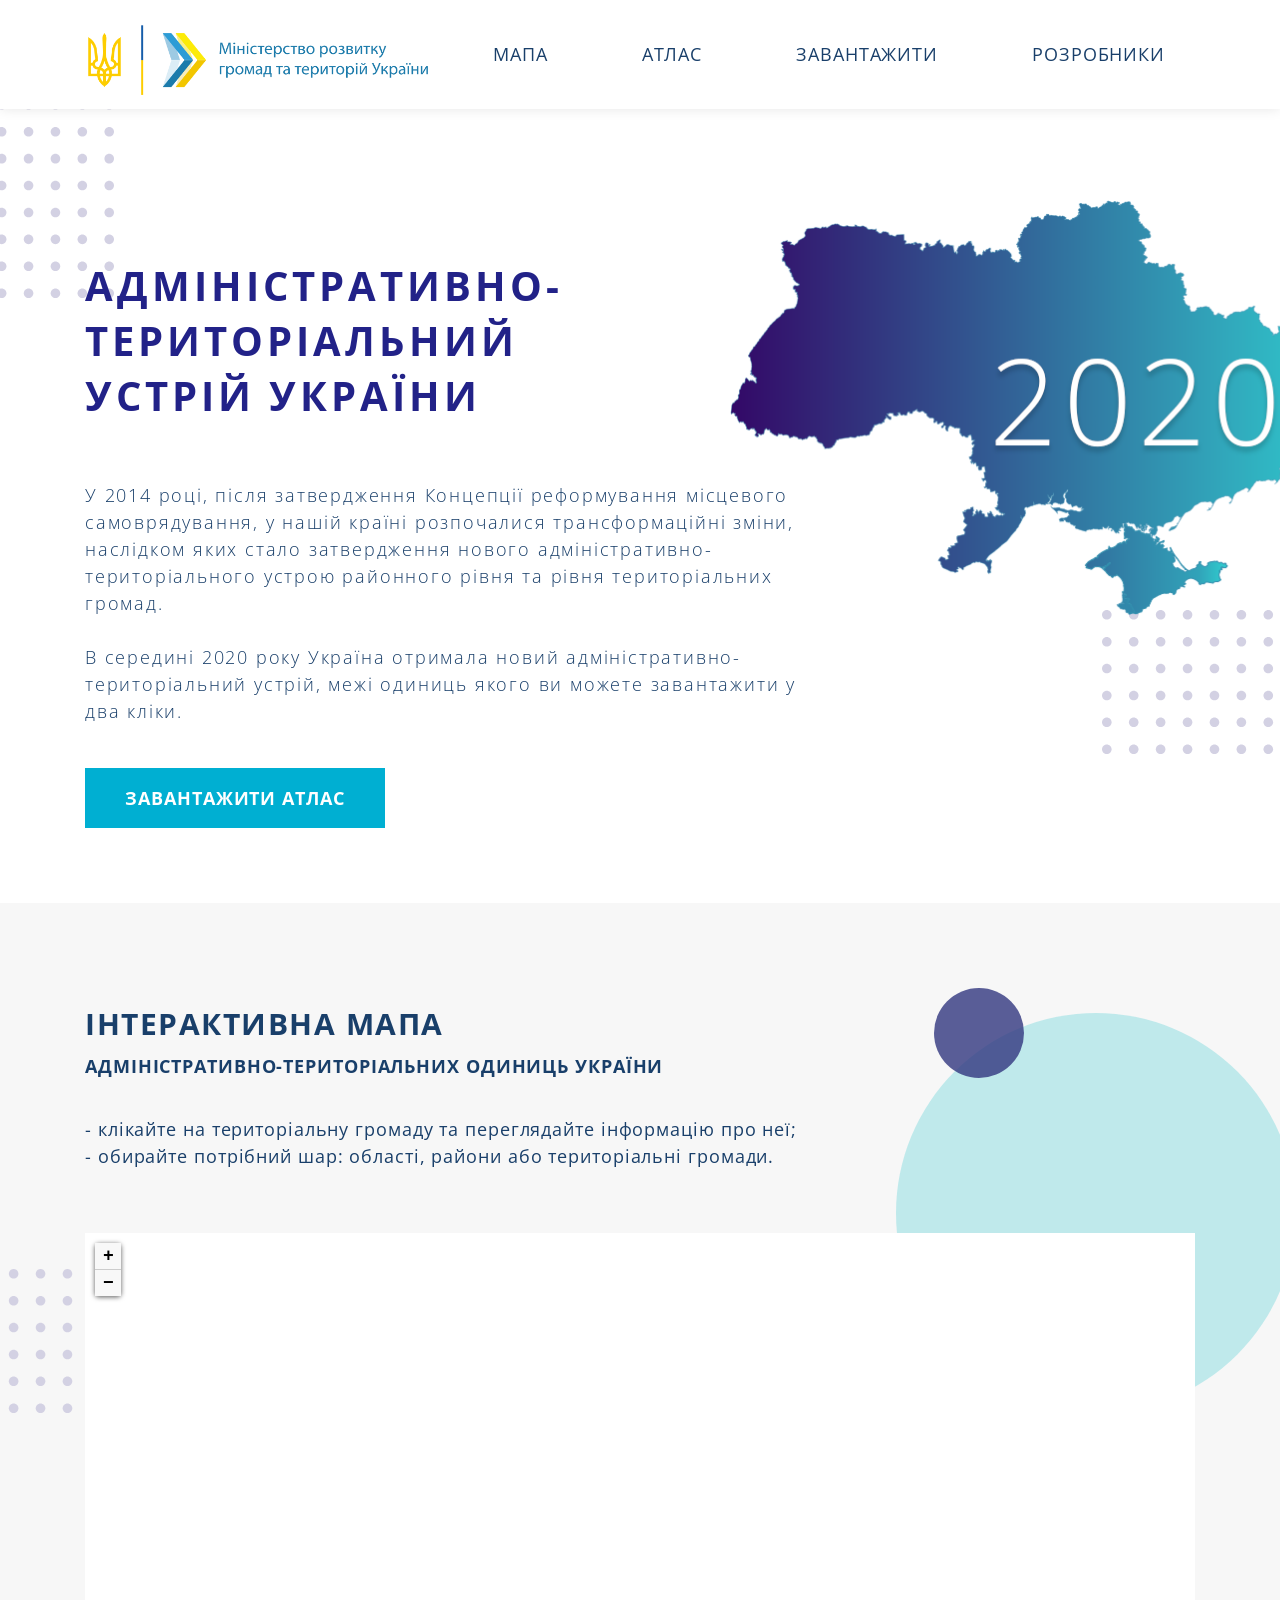
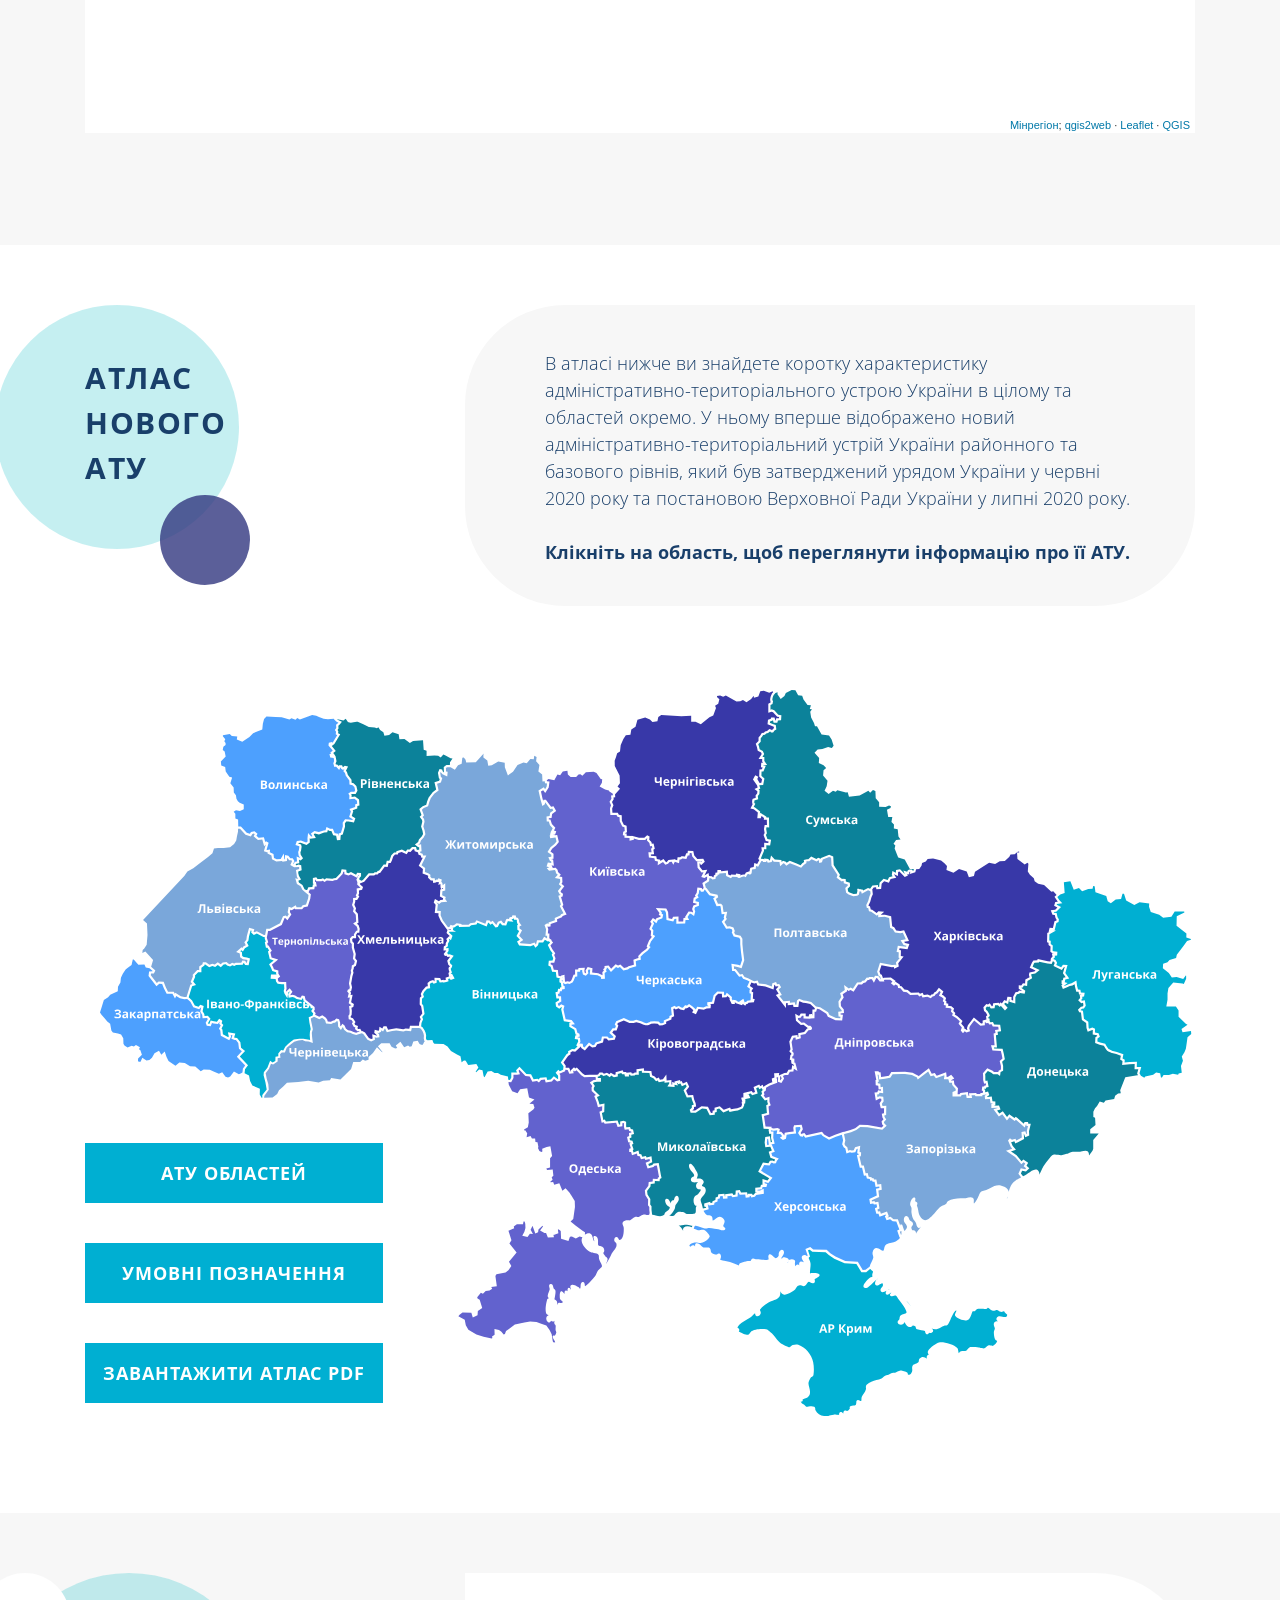
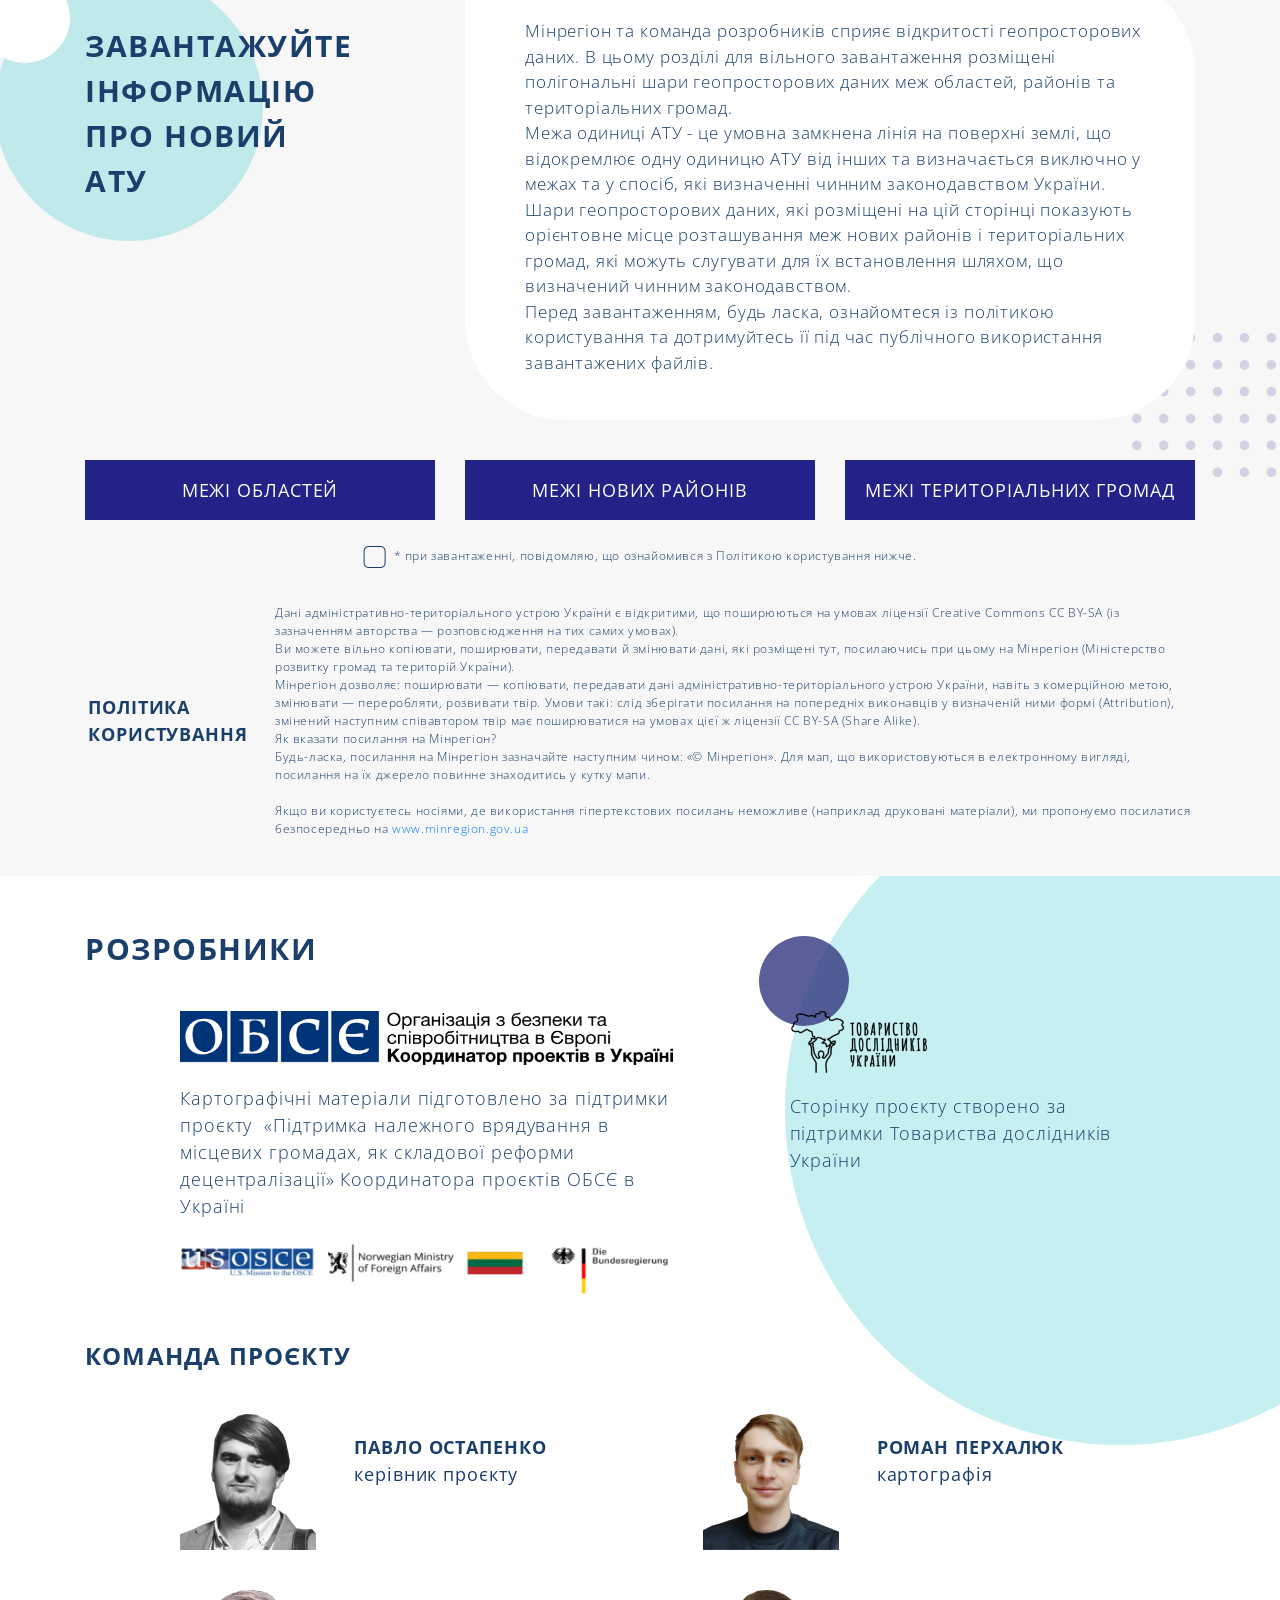
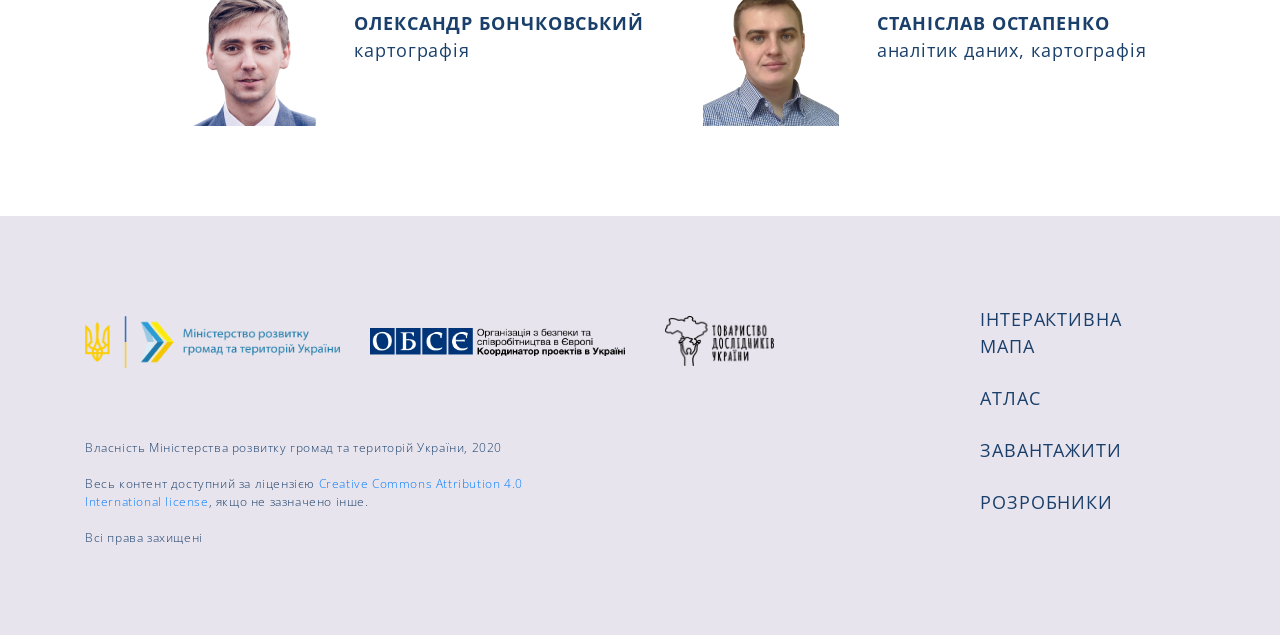
==== commit f9b0ba8f: "update styles" ====
--- a/index.html
+++ b/index.html
@@ -397,10 +397,10 @@
                 <div class="col-md-9 order-md-1 order-sm-2">
                     <div class="footer-logo">
                         <div class="row">
-                            <div class="col-md-4">
+                            <div class="col-md-4 logo_min_ukr">
                                 <img src="static/logo_min_ukr.png" />
                             </div>
-                            <div class="col-md-4 col-7">
+                            <div class="col-md-4 col-7 obse_logo">
                                 <img src="static/obse_logo.png" />
                             </div>
                             <div class="col-md-4 col-5 tdu-logo">
--- a/style.css
+++ b/style.css
@@ -21,9 +21,11 @@
     line-height: 150%;
 }
 
-a:active,a:focus,.btn:focus {
+a:active,
+a:focus,
+.btn:focus {
     outline: none;
-    box-shadow:none!important;
+    box-shadow: none !important;
 }
 
 html {
@@ -451,14 +453,16 @@
 }
 
 .download-info p {
-        font-size: 17px;
-    }
+    font-size: 17px;
+}
+
 #download-section {
     padding-bottom: 0px;
 }
-    #download-section .container {
-        padding-bottom: 0;
-    }
+
+#download-section .container {
+    padding-bottom: 0;
+}
 
 #white-circle-id {
     background-color: white;
@@ -474,9 +478,11 @@
     top: 40vh;
 
 }
+
 .download-grey {
     padding-bottom: 20px;
 }
+
 .download-button {
     display: inline-block;
     vertical-align: top;
@@ -578,6 +584,7 @@
 #developers {
     position: relative;
 }
+
 .developers img {
     max-width: 100%;
 }
@@ -723,6 +730,19 @@
     max-height: 70px;
 }
 
+.logo_min_ukr img {
+    margin-top: 10px;
+}
+
+.obse_logo img {
+    margin-top: 22px;
+    ;
+}
+
+.tdu-logo img  {
+    padding: 10px;
+}
+
 .container {
     padding: 60px 15px;
 }
@@ -779,13 +799,16 @@
 
     color: #193F6A;
 }
+
 .politic-box {
     padding-bottom: 10px;
     padding-top: 40px;
 }
+
 .dev-block {
     padding-top: 10px;
 }
+
 .politic-box input + .download-file {
     opacity: .5;
     pointer-events: none;
@@ -850,7 +873,7 @@
     color: #193F6A;
     display: block;
     text-decoration: none;
-    padding:10px;
+    padding: 10px;
 }
 
 .sidebar-nav li a:hover {
@@ -907,7 +930,8 @@
 .mobile-menu {
     display: none;
 }
-.mobile-menu .navbar-brand{
+
+.mobile-menu .navbar-brand {
     width: 80%;
     margin-bottom: 10px;
 }
@@ -940,6 +964,8 @@
 }
 
 @media (max-width:1100px) {
+
+   
     .nav-link {
         margin: 0 25px;
     }
@@ -947,19 +973,32 @@
     #svg-object {
         max-width: 110%;
     }
+
     #ukraine-main-img {
-    z-index: -2;
-    width: 50%;
-    height: auto;
-    max-width: 619px;
-    max-height: 500px;
-    position: absolute;
-    left: 530px;
-    top: 230px;
-}
+        z-index: -2;
+        width: 50%;
+        height: auto;
+        max-width: 619px;
+        max-height: 500px;
+        position: absolute;
+        left: 530px;
+        top: 230px;
+    }
 }
 
 @media (max-width:760px) {
+     .logo_min_ukr img {
+        margin-top: 0px;
+    }
+
+    .obse_logo img {
+        margin-top: 30px!important;
+    }
+
+    .tdu-logo img {
+        padding: 0px;
+    }
+
     body {
         /*        overflow-x: hidden!important;*/
     }
@@ -1181,7 +1220,7 @@
 
         color: #193F6A;
     }
-    
+
 
     .atlas-novogo-atu {
         font-family: Open Sans;
@@ -1394,6 +1433,7 @@
         font-size: 24px;
         margin: 15px 0px;
     }
+
     .download-info {
         padding-bottom: 30px;
     }
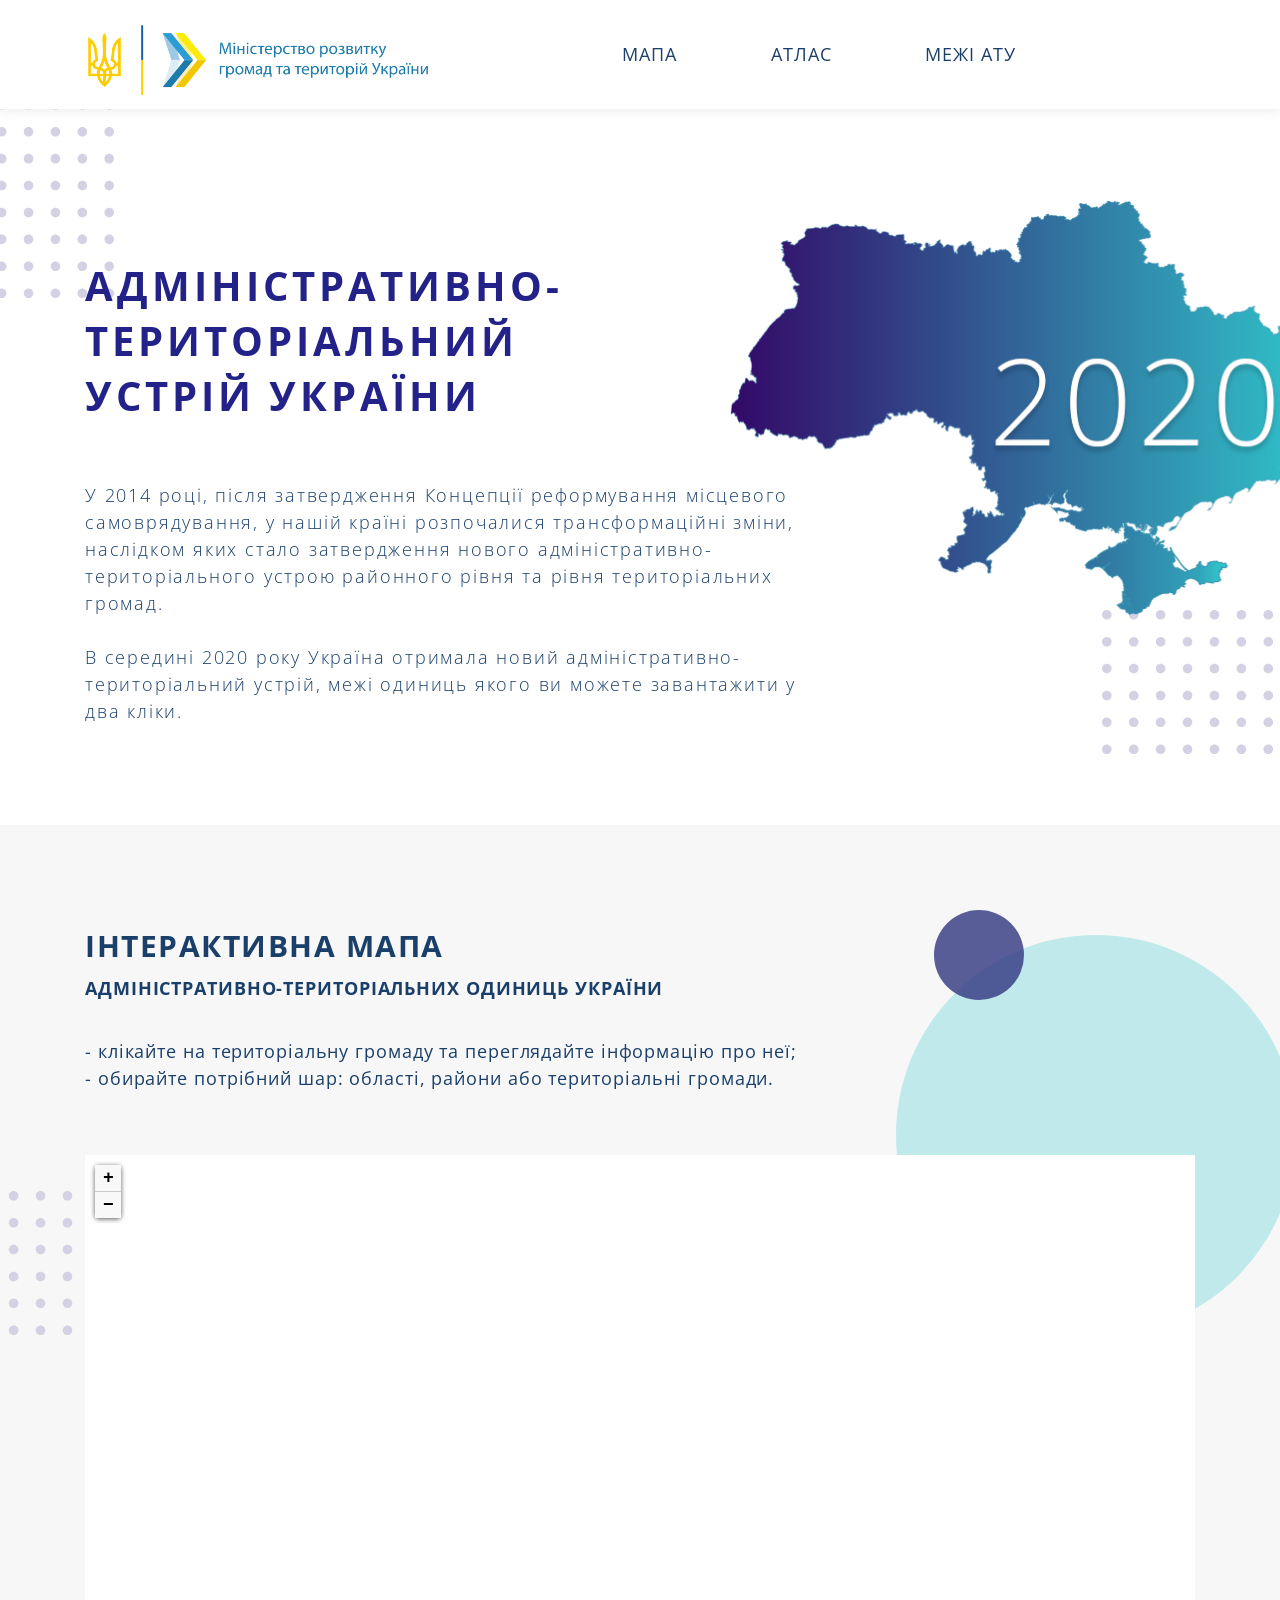
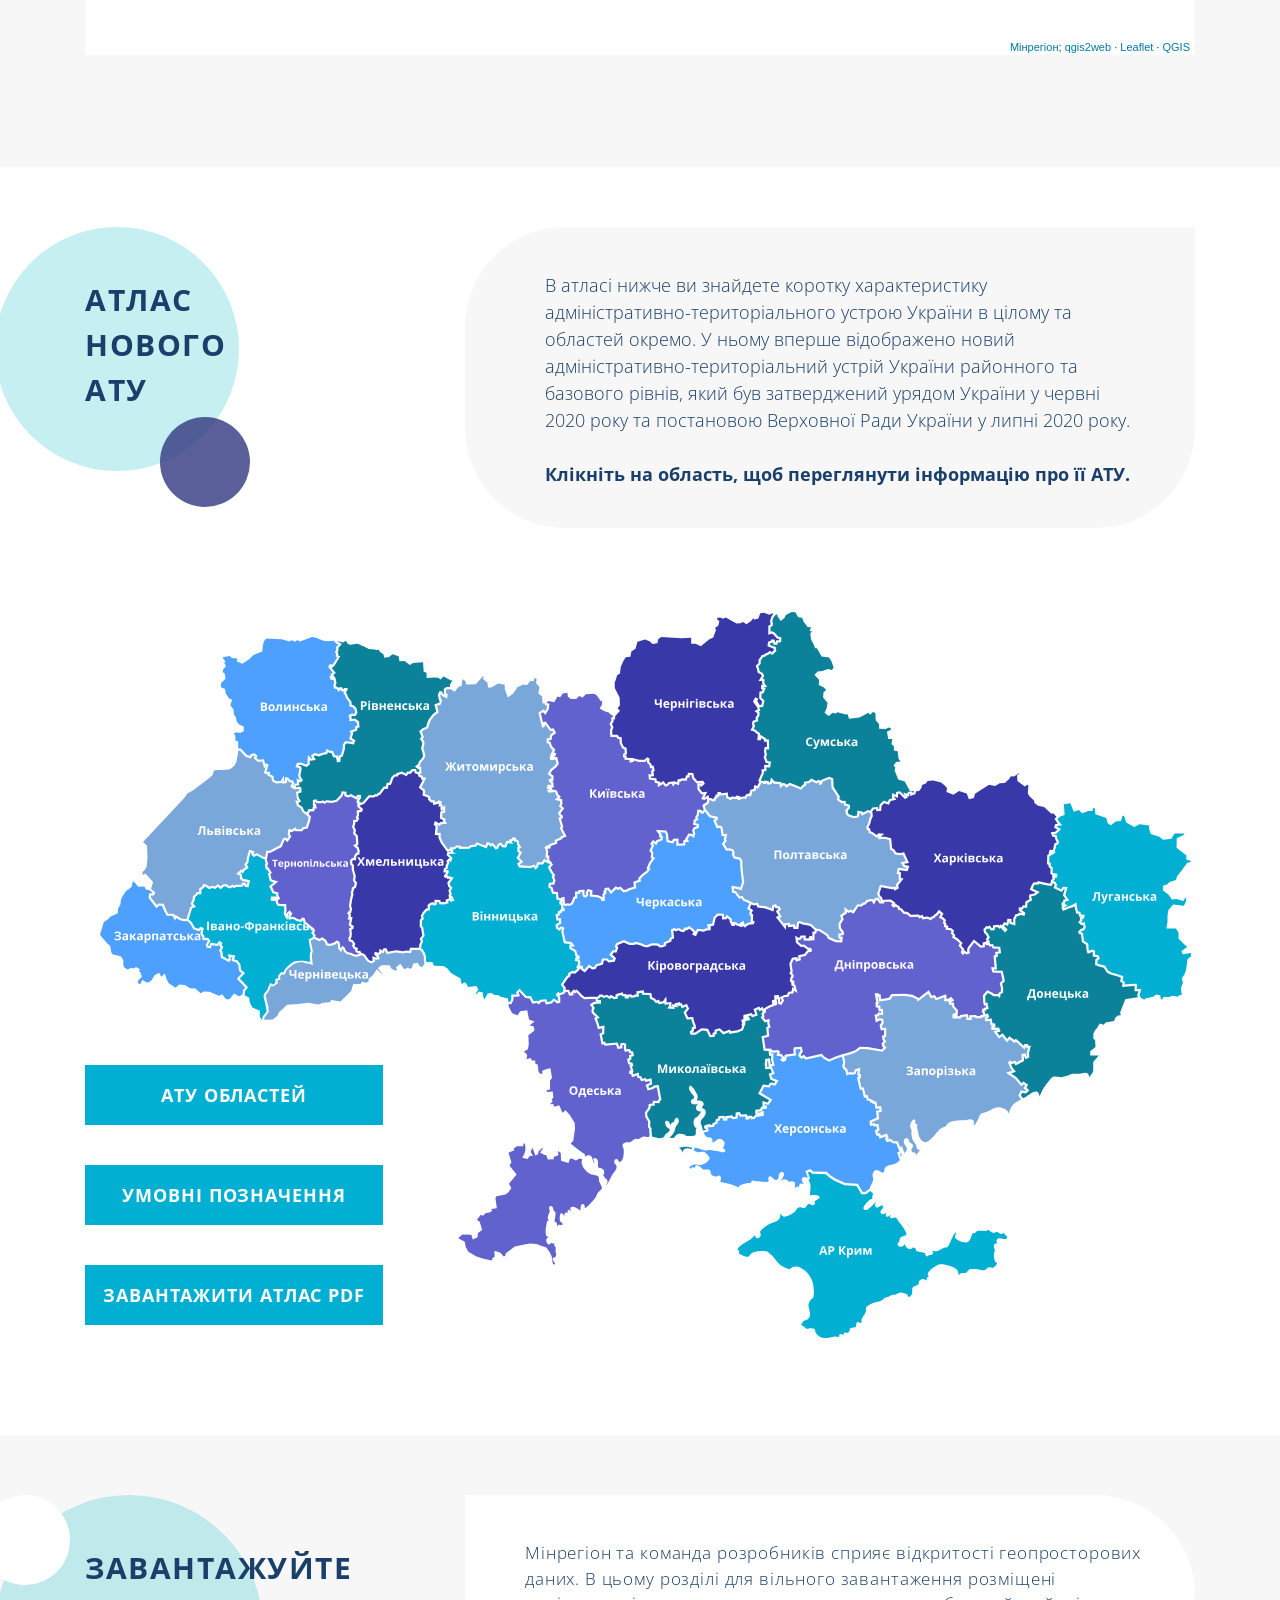
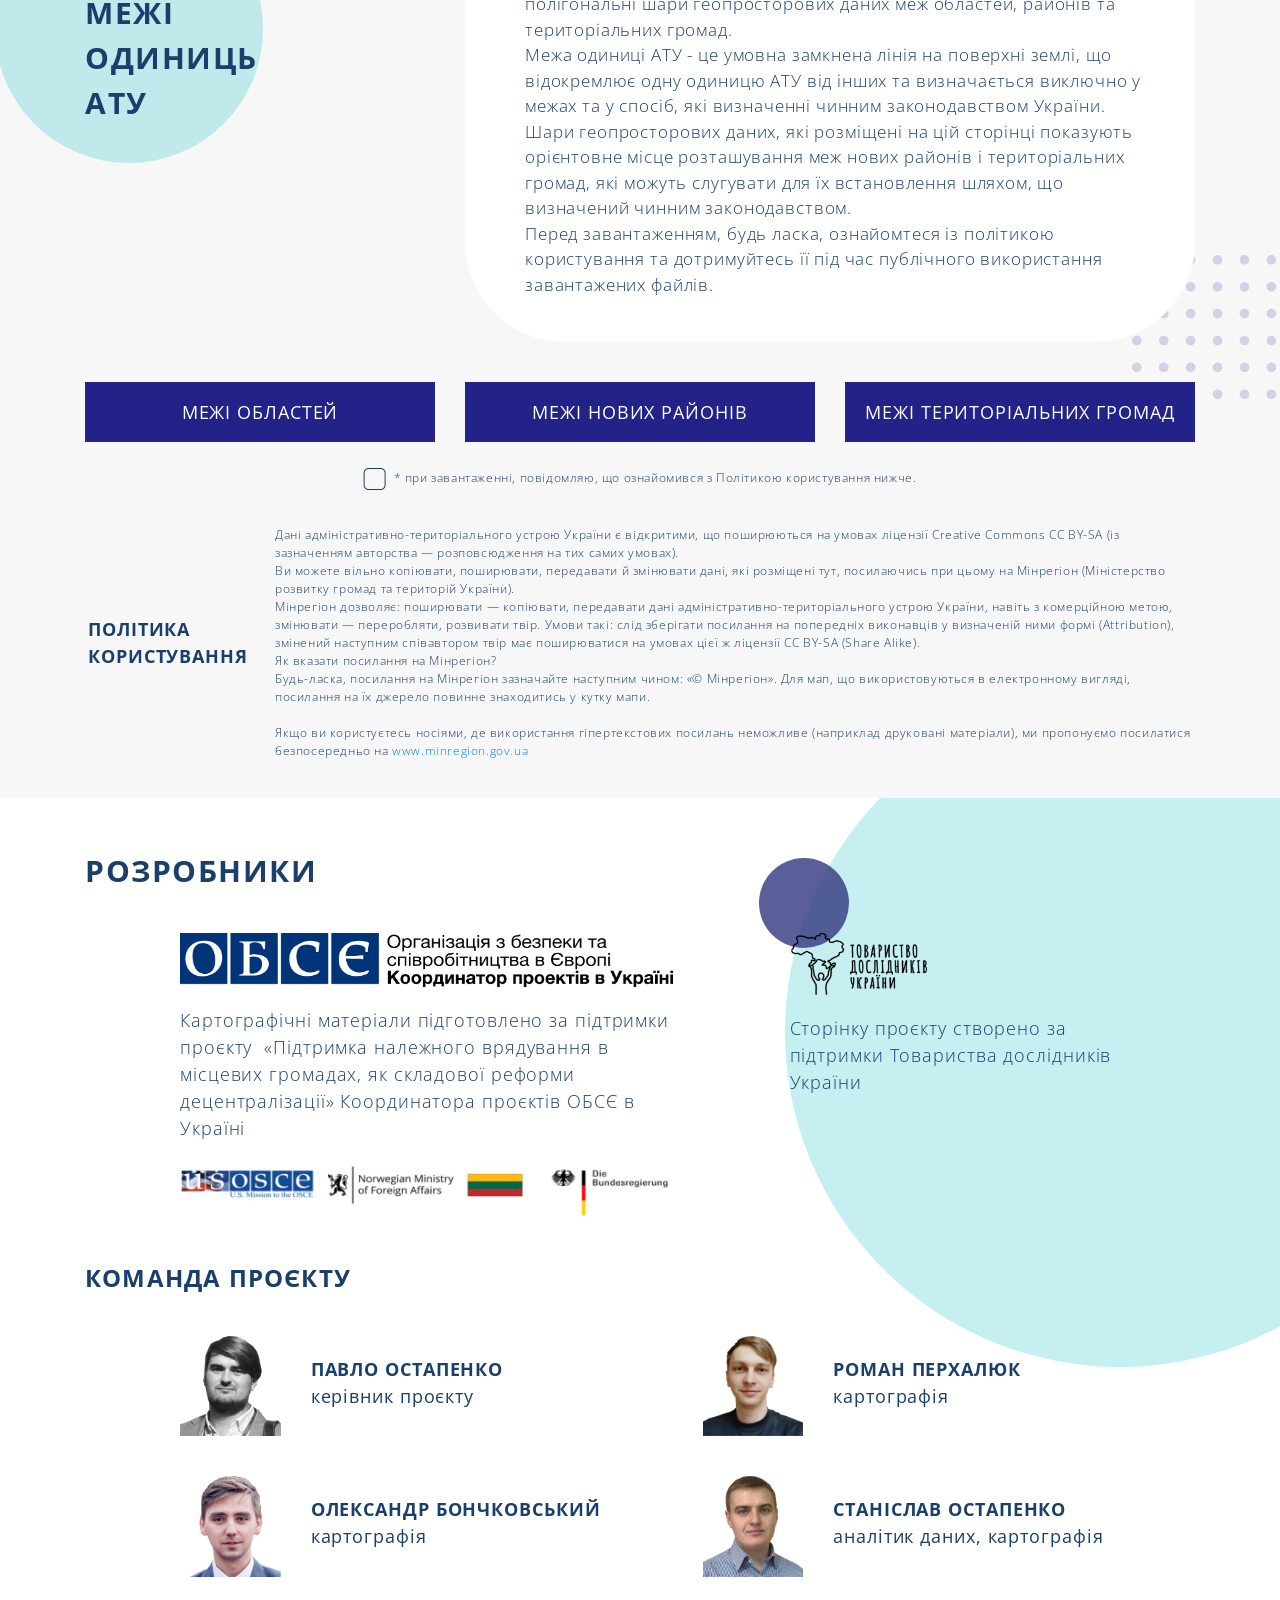
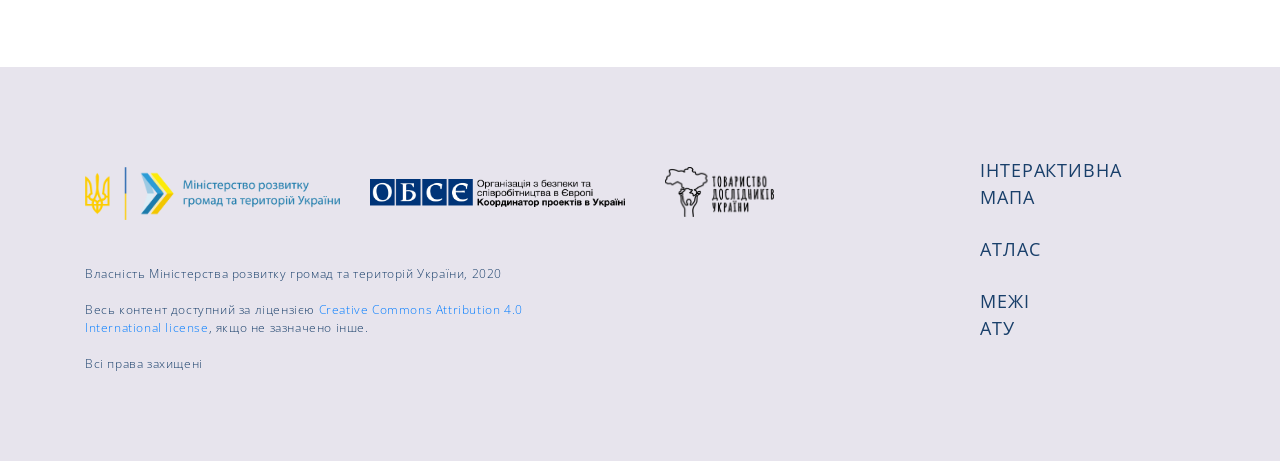
==== commit 945b8437: "last update" ====
--- a/index.html
+++ b/index.html
@@ -40,8 +40,7 @@
                     <div class="navbar-nav">
                         <a class="nav-item nav-link" href="#mapa">МАПА</a>
                         <a class="nav-item nav-link" href="#atlas">АТЛАС</a>
-                        <a class="nav-item nav-link" href="#download-section">ЗАВАНТАЖИТИ</a>
-                        <a class="nav-item nav-link" href="#developers">РОЗРОБНИКИ</a>
+                        <a class="nav-item nav-link" href="#download-section">МЕЖІ АТУ</a>
                     </div>
                 </div>
             </nav>
@@ -67,10 +66,7 @@
                             <a href="#atlas">АТЛАС</a>
                         </li>
                         <li>
-                            <a href="#download-section">ЗАВАНТАЖИТИ</a>
-                        </li>
-                        <li>
-                            <a href="#developers">РОЗРОБНИКИ</a>
+                            <a href="#download-section">МЕЖІ АТУ</a>
                         </li>
                     </ul>
                 </div>
@@ -95,7 +91,6 @@
                             В середині 2020 року Україна отримала новий адміністративно-територіальний устрій,
                             межі одиниць якого ви можете завантажити у два кліки.
                         </p>
-                        <a class="download-file" href="#svg-object"><button class="download-button" id="download-main-button">ЗАВАНТАЖИТИ АТЛАС</button></a>
                     </div>
                     <img src="static/ukraine-main.png" id="ukraine-main-img" />
                 </div>
@@ -183,7 +178,7 @@
                                 <div class="dark-circle" id="white-circle-id"></div>
                                 <div class="light-circle download-block-mobile" style="padding-right:30px;width:268px;height:268px">
                                     <p class="atlas-novogo-atu">
-                                        <b>ЗАВАНТАЖУЙТЕ ІНФОРМАЦІЮ ПРО НОВИЙ АТУ</b>
+                                        <b>Завантажуйте межі одиниць АТУ</b>
                                     </p>
                                 </div>
                             </div>
@@ -300,10 +295,10 @@
                             <div class="col-md-6 col-sm-12">
                                 <div class="ava-item row">
 
-                                    <div class="col-4 item">
+                                    <div class="col-3 item">
                                         <img src="static/pavlo.png" />
                                     </div>
-                                    <div class="col-8">
+                                    <div class="col-9">
                                         <div class="person-title">
                                             <p class="person-name"><b>ПАВЛО ОСТАПЕНКО</b> <br />
                                             <p>керівник проєкту</p>
@@ -313,10 +308,10 @@
                             </div>
                             <div class="col-md-6 col-sm-12">
                                 <div class="ava-item row">
-                                    <div class="col-4 item">
+                                    <div class="col-3 item">
                                         <img src="static/roman.png" />
                                     </div>
-                                    <div class="col-8">
+                                    <div class="col-9">
                                         <div class="person-title">
                                             <p class="person-name"><b>РОМАН ПЕРХАЛЮК</b></p>
                                             <p>картографія</p>
@@ -327,10 +322,10 @@
                             </div>
                             <div class="col-md-6 col-sm-12">
                                 <div class="ava-item row">
-                                    <div class="col-4 item">
+                                    <div class="col-3 item">
                                         <img src="static/oleksandr.png" />
                                     </div>
-                                    <div class="col-8">
+                                    <div class="col-9">
                                         <div class="person-title">
                                             <p class="person-name"><b>ОЛЕКСАНДР БОНЧКОВСЬКИЙ</b></p>
                                             <p>картографія</p>
@@ -341,10 +336,10 @@
                             </div>
                             <div class="col-md-6 col-sm-12">
                                 <div class="ava-item row">
-                                    <div class="col-4 item">
+                                    <div class="col-3 item">
                                         <img src="static/stanislav.png" />
                                     </div>
-                                    <div class="col-8">
+                                    <div class="col-9">
                                         <div class="person-title">
 
                                             <p class="person-name"><b>СТАНІСЛАВ ОСТАПЕНКО</b></p>
@@ -390,8 +385,7 @@
                     <ul class="footer-nav">
                         <li><a href="#mapa">ІНТЕРАКТИВНА МАПА</a></li>
                         <li><a href="#atlas">АТЛАС</a></li>
-                        <li><a href="#download-section">ЗАВАНТАЖИТИ</a></li>
-                        <li><a href="#developers">РОЗРОБНИКИ</a></li>
+                        <li><a href="#download-section">МЕЖІ АТУ</a></li>
                     </ul>
                 </div>
                 <div class="col-md-9 order-md-1 order-sm-2">
--- a/style.css
+++ b/style.css
@@ -74,6 +74,9 @@
     background-color: #fff;
     z-index: 9999;
 }
+.navbar-nav {
+    margin: 0 auto;
+}
 
 .header-class-blue {
     font-family: Open Sans;
@@ -198,7 +201,7 @@
     font-size: 18px;
     line-height: 150%;
     /* or 27px */
-
+    margin-bottom: 100px;
     letter-spacing: 0.1em;
 
     /* Dark blue */
@@ -375,6 +378,7 @@
     padding-left: 90px;
     font-size: 30px;
     width: 140%;
+    text-transform: uppercase;
 }
 
 #svg-object {}
@@ -616,6 +620,9 @@
 .ava-item {
     margin-top: 40px;
 }
+.ava-item .item img{
+    width: 100%;
+}
 
 .person-title {
     text-align: left;
@@ -1171,7 +1178,7 @@
         letter-spacing: 0.05em;
 
         /* Dark blue */
-
+        margin-bottom: 50px;
         color: #193F6A;
     }
 
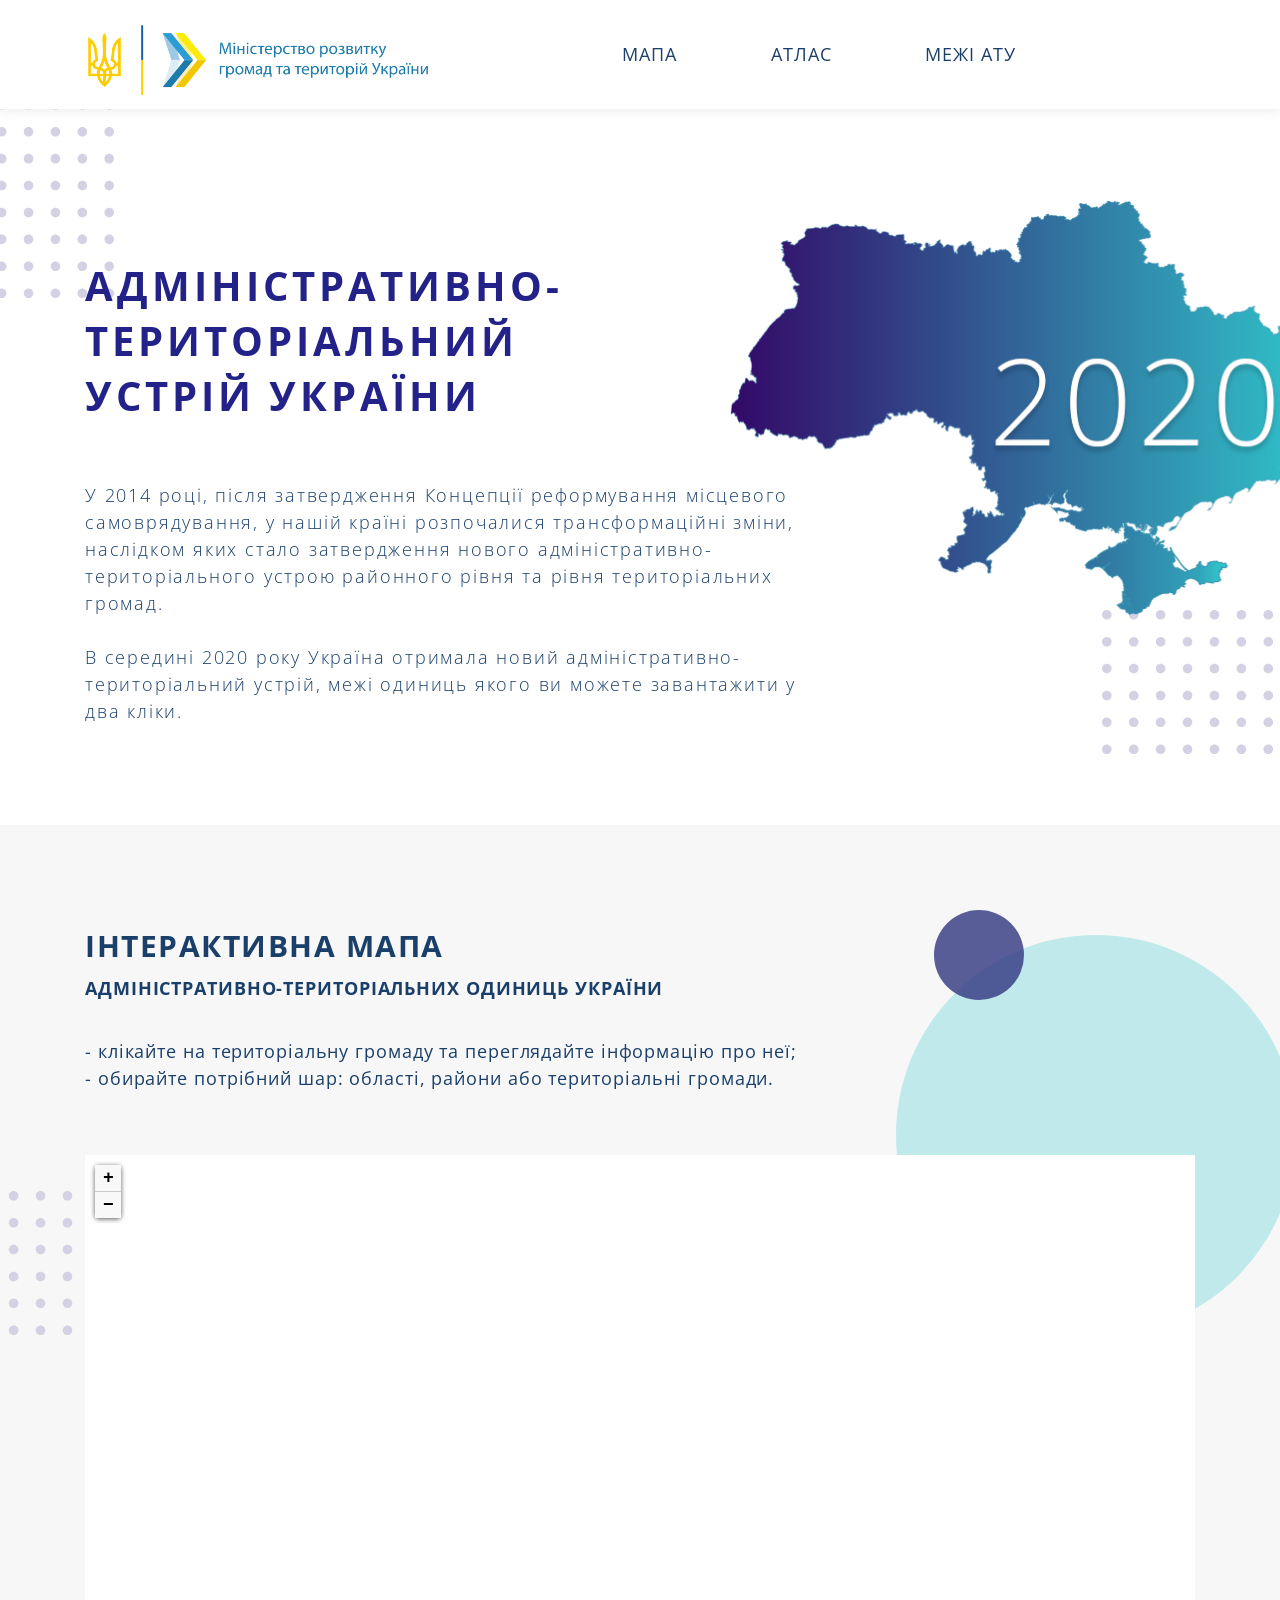
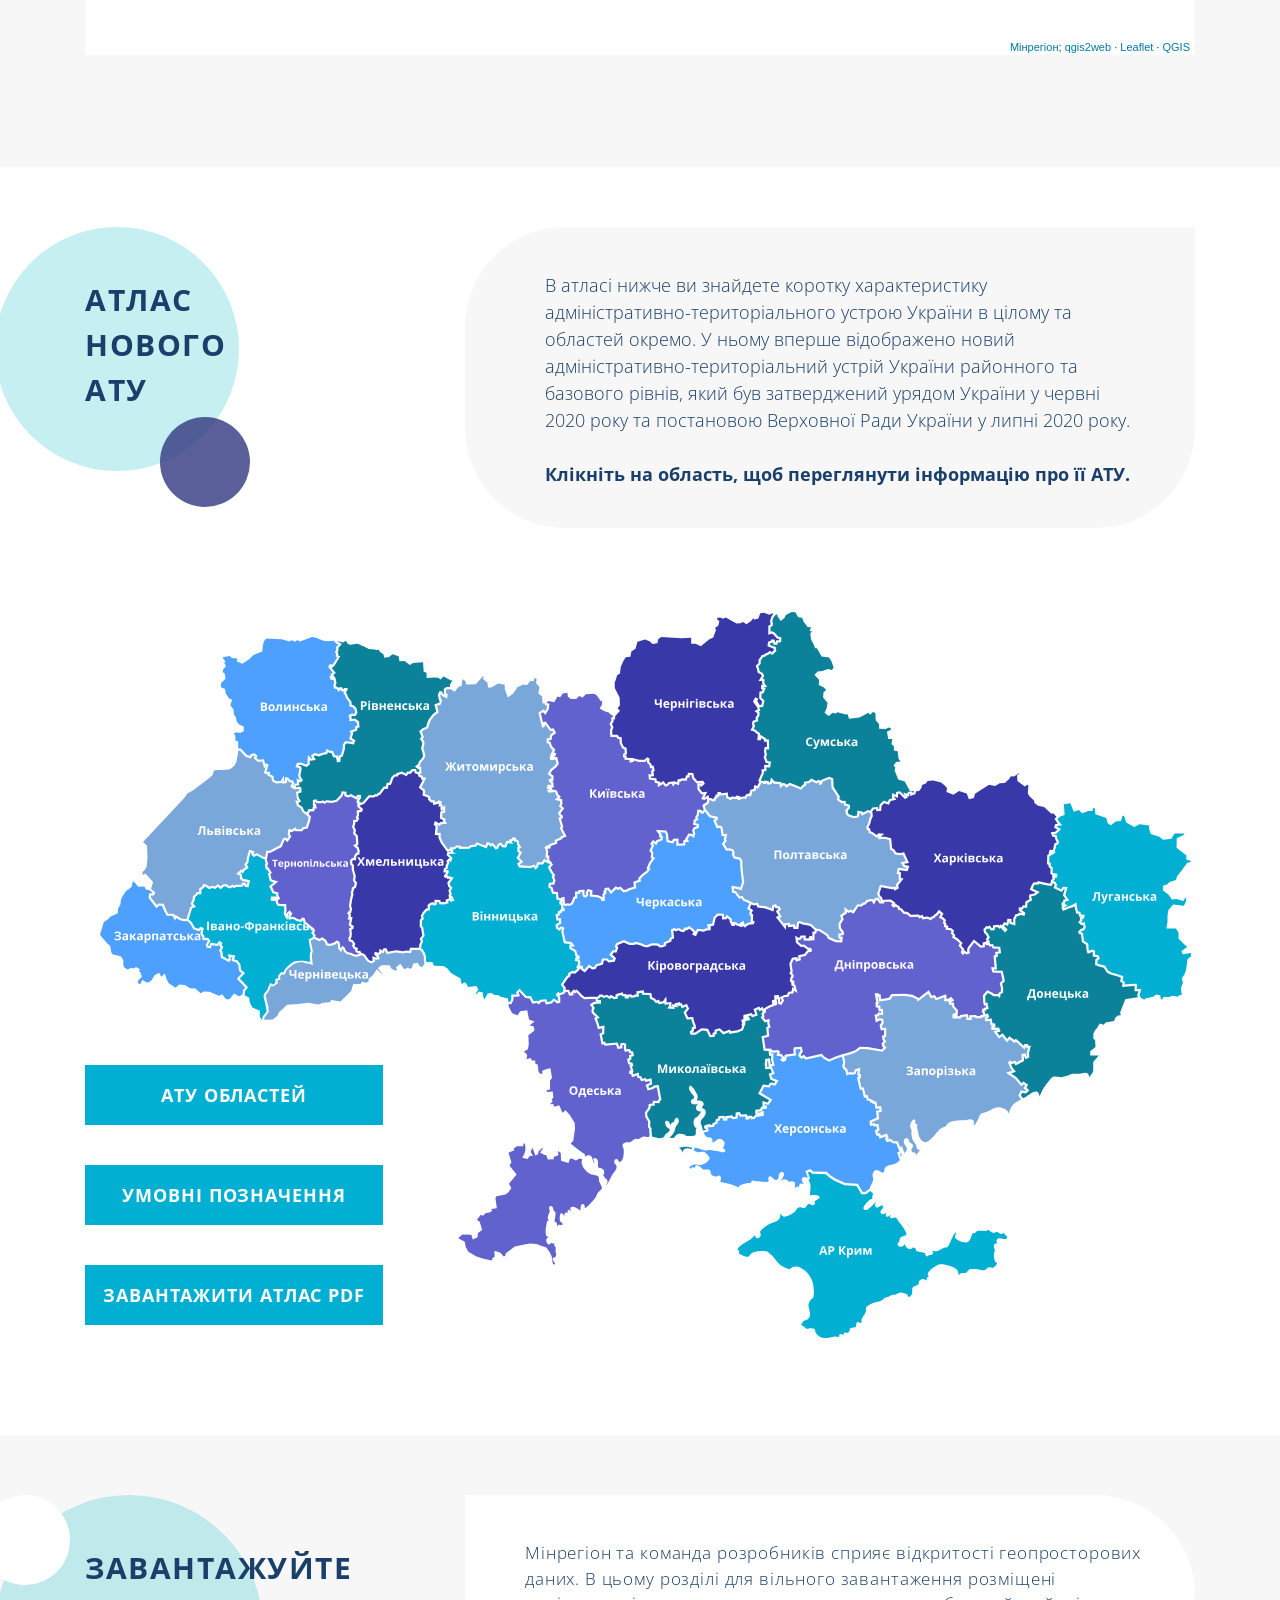
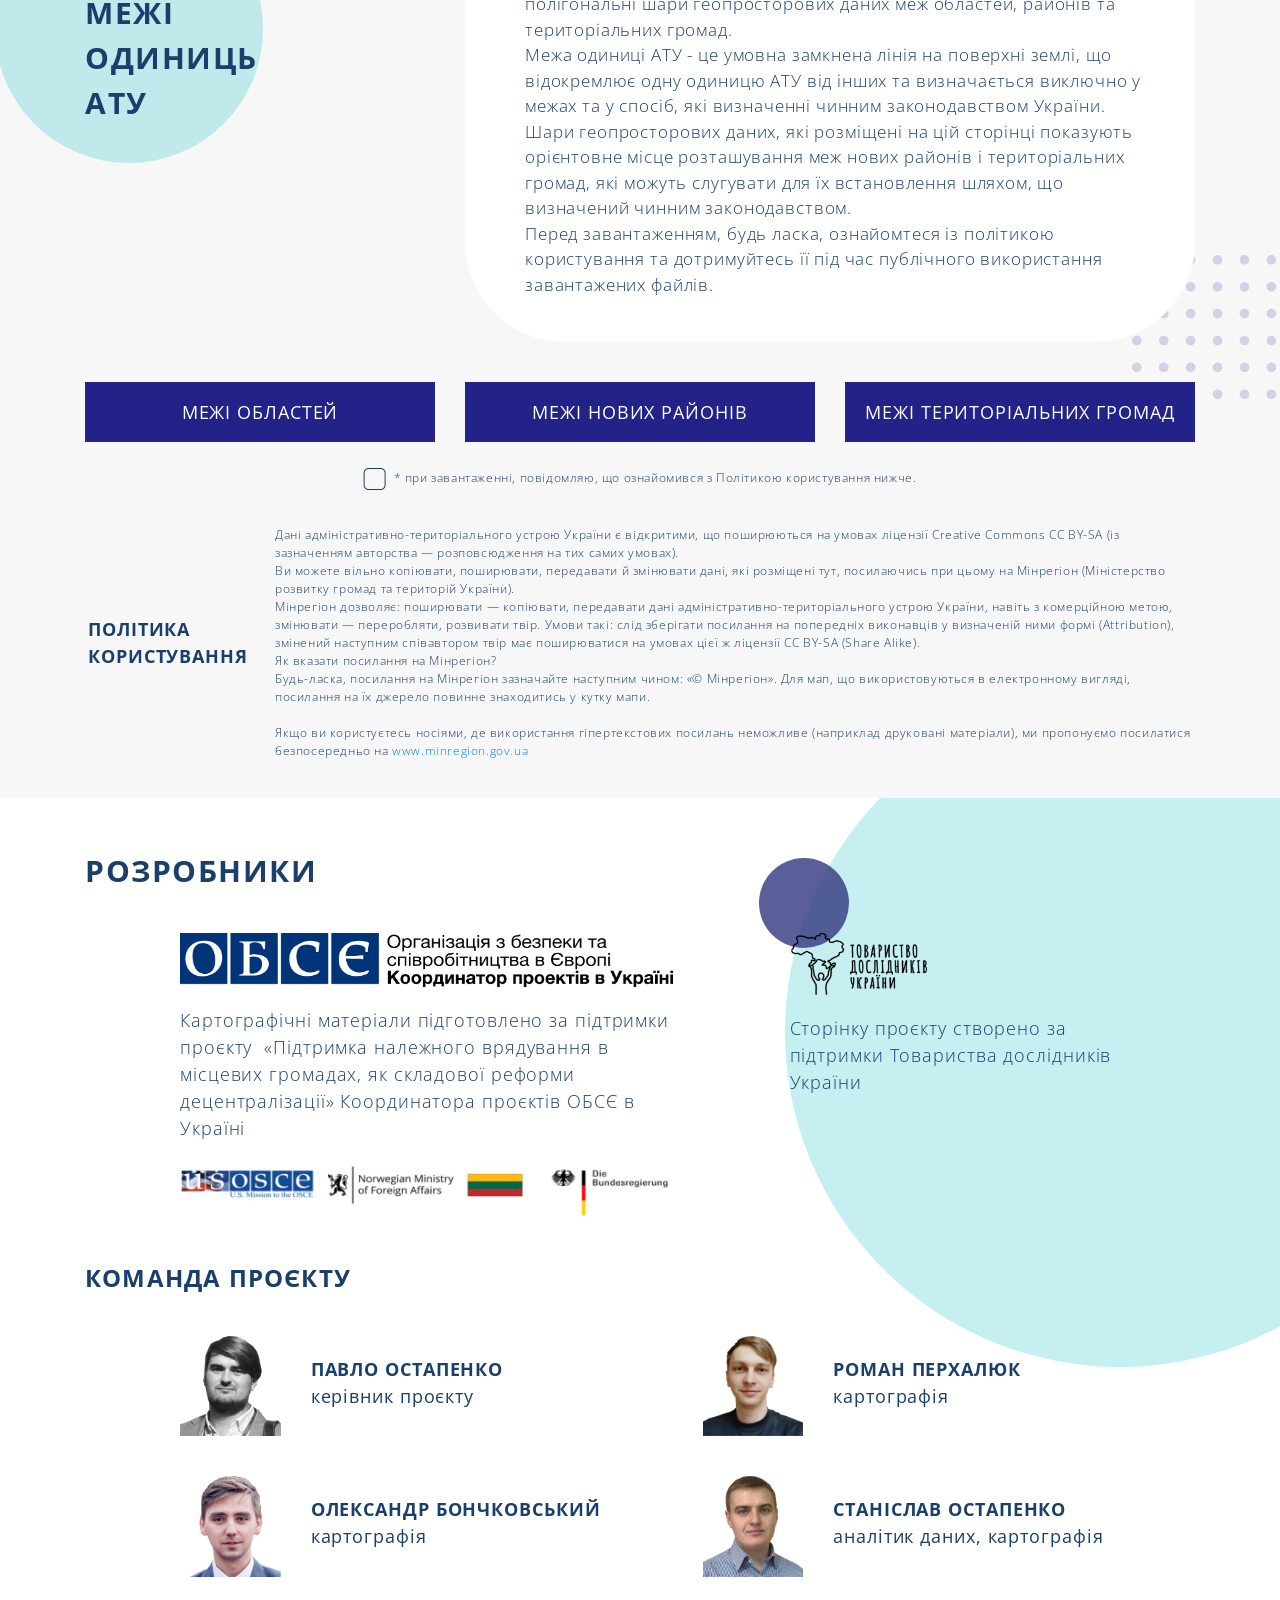
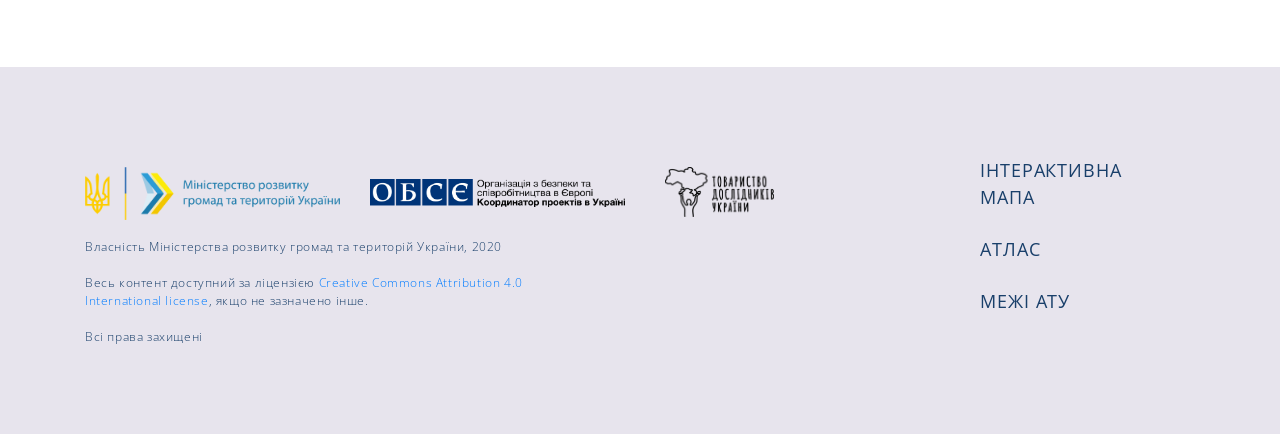
==== commit 8ae4a1fb: "all leaflet.css" ====
--- a/index.html
+++ b/index.html
@@ -6,12 +6,12 @@
     <meta name="description" content="">
     <meta name="author" content="">
 
-    <link rel="stylesheet" href="http://cdn.leafletjs.com/leaflet-0.6.4/leaflet.css" />
-    <script src="http://cdn.leafletjs.com/leaflet-0.6.4/leaflet.js"></script>
+    <link rel="stylesheet" href="leaflet.css" />
+<!--    <script src="http://cdn.leafletjs.com/leaflet-0.6.4/leaflet.js"></script>-->
     <script src="https://code.jquery.com/jquery-3.2.1.slim.min.js" integrity="sha384-KJ3o2DKtIkvYIK3UENzmM7KCkRr/rE9/Qpg6aAZGJwFDMVNA/GpGFF93hXpG5KkN" crossorigin="anonymous"></script>
 <script src="https://cdnjs.cloudflare.com/ajax/libs/popper.js/1.12.9/umd/popper.min.js" integrity="sha384-ApNbgh9B+Y1QKtv3Rn7W3mgPxhU9K/ScQsAP7hUibX39j7fakFPskvXusvfa0b4Q" crossorigin="anonymous"></script>
 <script src="https://maxcdn.bootstrapcdn.com/bootstrap/4.0.0/js/bootstrap.min.js" integrity="sha384-JZR6Spejh4U02d8jOt6vLEHfe/JQGiRRSQQxSfFWpi1MquVdAyjUar5+76PVCmYl" crossorigin="anonymous"></script>
-    <script src="/js/leaflet.ajax.min.js"></script>
+<!--    <script src="/js/leaflet.ajax.min.js"></script>-->
     <link rel="icon" href="/docs/4.0/assets/img/favicons/favicon.ico">
 
     <title>Територіальні межі України</title>
--- a/leaflet.css
+++ b/leaflet.css
@@ -0,0 +1,467 @@
+/* required styles */
+
+.leaflet-map-pane,
+.leaflet-tile,
+.leaflet-marker-icon,
+.leaflet-marker-shadow,
+.leaflet-tile-pane,
+.leaflet-tile-container,
+.leaflet-overlay-pane,
+.leaflet-shadow-pane,
+.leaflet-marker-pane,
+.leaflet-popup-pane,
+.leaflet-overlay-pane svg,
+.leaflet-zoom-box,
+.leaflet-image-layer,
+.leaflet-layer {
+	position: absolute;
+	left: 0;
+	top: 0;
+	}
+.leaflet-container {
+	overflow: hidden;
+	-ms-touch-action: none;
+	}
+.leaflet-tile,
+.leaflet-marker-icon,
+.leaflet-marker-shadow {
+	-webkit-user-select: none;
+	   -moz-user-select: none;
+	        user-select: none;
+	-webkit-user-drag: none;
+	}
+.leaflet-marker-icon,
+.leaflet-marker-shadow {
+	display: block;
+	}
+/* map is broken in FF if you have max-width: 100% on tiles */
+.leaflet-container img {
+	max-width: none !important;
+	}
+/* stupid Android 2 doesn't understand "max-width: none" properly */
+.leaflet-container img.leaflet-image-layer {
+	max-width: 15000px !important;
+	}
+.leaflet-tile {
+	filter: inherit;
+	visibility: hidden;
+	}
+.leaflet-tile-loaded {
+	visibility: inherit;
+	}
+.leaflet-zoom-box {
+	width: 0;
+	height: 0;
+	}
+/* workaround for https://bugzilla.mozilla.org/show_bug.cgi?id=888319 */
+.leaflet-overlay-pane svg {
+	-moz-user-select: none;
+	}
+
+.leaflet-tile-pane    { z-index: 2; }
+.leaflet-objects-pane { z-index: 3; }
+.leaflet-overlay-pane { z-index: 4; }
+.leaflet-shadow-pane  { z-index: 5; }
+.leaflet-marker-pane  { z-index: 6; }
+.leaflet-popup-pane   { z-index: 7; }
+
+
+/* control positioning */
+
+.leaflet-control {
+	position: relative;
+	z-index: 7;
+	pointer-events: auto;
+	}
+.leaflet-top,
+.leaflet-bottom {
+	position: absolute;
+	z-index: 1000;
+	pointer-events: none;
+	}
+.leaflet-top {
+	top: 0;
+	}
+.leaflet-right {
+	right: 0;
+	}
+.leaflet-bottom {
+	bottom: 0;
+	}
+.leaflet-left {
+	left: 0;
+	}
+.leaflet-control {
+	float: left;
+	clear: both;
+	}
+.leaflet-right .leaflet-control {
+	float: right;
+	}
+.leaflet-top .leaflet-control {
+	margin-top: 10px;
+	}
+.leaflet-bottom .leaflet-control {
+	margin-bottom: 10px;
+	}
+.leaflet-left .leaflet-control {
+	margin-left: 10px;
+	}
+.leaflet-right .leaflet-control {
+	margin-right: 10px;
+	}
+
+
+/* zoom and fade animations */
+
+.leaflet-fade-anim .leaflet-tile,
+.leaflet-fade-anim .leaflet-popup {
+	opacity: 0;
+	-webkit-transition: opacity 0.2s linear;
+	   -moz-transition: opacity 0.2s linear;
+	     -o-transition: opacity 0.2s linear;
+	        transition: opacity 0.2s linear;
+	}
+.leaflet-fade-anim .leaflet-tile-loaded,
+.leaflet-fade-anim .leaflet-map-pane .leaflet-popup {
+	opacity: 1;
+	}
+
+.leaflet-zoom-anim .leaflet-zoom-animated {
+	-webkit-transition: -webkit-transform 0.25s cubic-bezier(0,0,0.25,1);
+	   -moz-transition:    -moz-transform 0.25s cubic-bezier(0,0,0.25,1);
+	     -o-transition:      -o-transform 0.25s cubic-bezier(0,0,0.25,1);
+	        transition:         transform 0.25s cubic-bezier(0,0,0.25,1);
+	}
+.leaflet-zoom-anim .leaflet-tile,
+.leaflet-pan-anim .leaflet-tile,
+.leaflet-touching .leaflet-zoom-animated {
+	-webkit-transition: none;
+	   -moz-transition: none;
+	     -o-transition: none;
+	        transition: none;
+	}
+
+.leaflet-zoom-anim .leaflet-zoom-hide {
+	visibility: hidden;
+	}
+
+
+/* cursors */
+
+.leaflet-clickable {
+	cursor: pointer;
+	}
+.leaflet-container {
+	cursor: -webkit-grab;
+	cursor:    -moz-grab;
+	}
+.leaflet-popup-pane,
+.leaflet-control {
+	cursor: auto;
+	}
+.leaflet-dragging,
+.leaflet-dragging .leaflet-clickable,
+.leaflet-dragging .leaflet-container {
+	cursor: move;
+	cursor: -webkit-grabbing;
+	cursor:    -moz-grabbing;
+	}
+
+
+/* visual tweaks */
+
+.leaflet-container {
+	background: #ddd;
+	outline: 0;
+	}
+.leaflet-container a {
+	color: #0078A8;
+	}
+.leaflet-container a.leaflet-active {
+	outline: 2px solid orange;
+	}
+.leaflet-zoom-box {
+	border: 2px dotted #05f;
+	background: white;
+	opacity: 0.5;
+	}
+
+
+/* general typography */
+.leaflet-container {
+	font: 12px/1.5 "Helvetica Neue", Arial, Helvetica, sans-serif;
+	}
+
+
+/* general toolbar styles */
+
+.leaflet-bar {
+	box-shadow: 0 1px 7px rgba(0,0,0,0.65);
+	-webkit-border-radius: 4px;
+	        border-radius: 4px;
+	}
+.leaflet-bar a, .leaflet-bar a:hover {
+	background-color: #fff;
+	border-bottom: 1px solid #ccc;
+	width: 26px;
+	height: 26px;
+	line-height: 26px;
+	display: block;
+	text-align: center;
+	text-decoration: none;
+	color: black;
+	}
+.leaflet-bar a,
+.leaflet-control-layers-toggle {
+	background-position: 50% 50%;
+	background-repeat: no-repeat;
+	display: block;
+	}
+.leaflet-bar a:hover {
+	background-color: #f4f4f4;
+	}
+.leaflet-bar a:first-child {
+	-webkit-border-top-left-radius: 4px;
+	        border-top-left-radius: 4px;
+	-webkit-border-top-right-radius: 4px;
+	        border-top-right-radius: 4px;
+	}
+.leaflet-bar a:last-child {
+	-webkit-border-bottom-left-radius: 4px;
+	        border-bottom-left-radius: 4px;
+	-webkit-border-bottom-right-radius: 4px;
+	        border-bottom-right-radius: 4px;
+	border-bottom: none;
+	}
+.leaflet-bar a.leaflet-disabled {
+	cursor: default;
+	background-color: #f4f4f4;
+	color: #bbb;
+	}
+
+.leaflet-touch .leaflet-bar {
+	-webkit-border-radius: 10px;
+	        border-radius: 10px;
+	}
+.leaflet-touch .leaflet-bar a {
+	width: 30px;
+	height: 30px;
+	}
+.leaflet-touch .leaflet-bar a:first-child {
+	-webkit-border-top-left-radius: 7px;
+	        border-top-left-radius: 7px;
+	-webkit-border-top-right-radius: 7px;
+	        border-top-right-radius: 7px;
+	}
+.leaflet-touch .leaflet-bar a:last-child {
+	-webkit-border-bottom-left-radius: 7px;
+	        border-bottom-left-radius: 7px;
+	-webkit-border-bottom-right-radius: 7px;
+	        border-bottom-right-radius: 7px;
+	border-bottom: none;
+	}
+
+
+/* zoom control */
+
+.leaflet-control-zoom-in {
+	font: bold 18px 'Lucida Console', Monaco, monospace;
+	}
+.leaflet-control-zoom-out {
+	font: bold 22px 'Lucida Console', Monaco, monospace;
+	}
+
+.leaflet-touch .leaflet-control-zoom-in {
+	font-size: 22px;
+	line-height: 30px;
+	}
+.leaflet-touch .leaflet-control-zoom-out {
+	font-size: 28px;
+	line-height: 30px;
+	}
+
+
+/* layers control */
+
+.leaflet-control-layers {
+	box-shadow: 0 1px 7px rgba(0,0,0,0.4);
+	background: #f8f8f9;
+	-webkit-border-radius: 5px;
+	        border-radius: 5px;
+	}
+.leaflet-control-layers-toggle {
+	background-image: url(images/layers.png);
+	width: 36px;
+	height: 36px;
+	}
+.leaflet-retina .leaflet-control-layers-toggle {
+	background-image: url(images/layers-2x.png);
+	background-size: 26px 26px;
+	}
+.leaflet-touch .leaflet-control-layers-toggle {
+	width: 44px;
+	height: 44px;
+	}
+.leaflet-control-layers .leaflet-control-layers-list,
+.leaflet-control-layers-expanded .leaflet-control-layers-toggle {
+	display: none;
+	}
+.leaflet-control-layers-expanded .leaflet-control-layers-list {
+	display: block;
+	position: relative;
+	}
+.leaflet-control-layers-expanded {
+	padding: 6px 10px 6px 6px;
+	color: #333;
+	background: #fff;
+	}
+.leaflet-control-layers-selector {
+	margin-top: 2px;
+	position: relative;
+	top: 1px;
+	}
+.leaflet-control-layers label {
+	display: block;
+	}
+.leaflet-control-layers-separator {
+	height: 0;
+	border-top: 1px solid #ddd;
+	margin: 5px -10px 5px -6px;
+	}
+
+
+/* attribution and scale controls */
+
+.leaflet-container .leaflet-control-attribution {
+	background-color: rgba(255, 255, 255, 0.7);
+	box-shadow: 0 0 5px #bbb;
+	margin: 0;
+	}
+.leaflet-control-attribution,
+.leaflet-control-scale-line {
+	padding: 0 5px;
+	color: #333;
+	}
+.leaflet-container .leaflet-control-attribution,
+.leaflet-container .leaflet-control-scale {
+	font-size: 11px;
+	}
+.leaflet-left .leaflet-control-scale {
+	margin-left: 5px;
+	}
+.leaflet-bottom .leaflet-control-scale {
+	margin-bottom: 5px;
+	}
+.leaflet-control-scale-line {
+	border: 2px solid #777;
+	border-top: none;
+	color: black;
+	line-height: 1.1;
+	padding: 2px 5px 1px;
+	font-size: 11px;
+	text-shadow: 1px 1px 1px #fff;
+	background-color: rgba(255, 255, 255, 0.5);
+	box-shadow: 0 -1px 5px rgba(0, 0, 0, 0.2);
+	white-space: nowrap;
+	overflow: hidden;
+	}
+.leaflet-control-scale-line:not(:first-child) {
+	border-top: 2px solid #777;
+	border-bottom: none;
+	margin-top: -2px;
+	box-shadow: 0 2px 5px rgba(0, 0, 0, 0.2);
+	}
+.leaflet-control-scale-line:not(:first-child):not(:last-child) {
+	border-bottom: 2px solid #777;
+	}
+
+.leaflet-touch .leaflet-control-attribution,
+.leaflet-touch .leaflet-control-layers,
+.leaflet-touch .leaflet-bar {
+	box-shadow: none;
+	}
+.leaflet-touch .leaflet-control-layers,
+.leaflet-touch .leaflet-bar {
+	border: 4px solid rgba(0,0,0,0.3);
+	}
+
+
+/* popup */
+
+.leaflet-popup {
+	position: absolute;
+	text-align: center;
+	}
+.leaflet-popup-content-wrapper {
+	padding: 1px;
+	text-align: left;
+	-webkit-border-radius: 12px;
+	        border-radius: 12px;
+	}
+.leaflet-popup-content {
+	margin: 13px 19px;
+	line-height: 1.4;
+	}
+.leaflet-popup-content p {
+	margin: 18px 0;
+	}
+.leaflet-popup-tip-container {
+	margin: 0 auto;
+	width: 40px;
+	height: 20px;
+	position: relative;
+	overflow: hidden;
+	}
+.leaflet-popup-tip {
+	width: 17px;
+	height: 17px;
+	padding: 1px;
+
+	margin: -10px auto 0;
+
+	-webkit-transform: rotate(45deg);
+	   -moz-transform: rotate(45deg);
+	    -ms-transform: rotate(45deg);
+	     -o-transform: rotate(45deg);
+	        transform: rotate(45deg);
+	}
+.leaflet-popup-content-wrapper, .leaflet-popup-tip {
+	background: white;
+
+	box-shadow: 0 3px 14px rgba(0,0,0,0.4);
+	}
+.leaflet-container a.leaflet-popup-close-button {
+	position: absolute;
+	top: 0;
+	right: 0;
+	padding: 4px 4px 0 0;
+	text-align: center;
+	width: 18px;
+	height: 14px;
+	font: 16px/14px Tahoma, Verdana, sans-serif;
+	color: #c3c3c3;
+	text-decoration: none;
+	font-weight: bold;
+	background: transparent;
+	}
+.leaflet-container a.leaflet-popup-close-button:hover {
+	color: #999;
+	}
+.leaflet-popup-scrolled {
+	overflow: auto;
+	border-bottom: 1px solid #ddd;
+	border-top: 1px solid #ddd;
+	}
+
+
+/* div icon */
+
+.leaflet-div-icon {
+	background: #fff;
+	border: 1px solid #666;
+	}
+.leaflet-editing-icon {
+	-webkit-border-radius: 2px;
+	        border-radius: 2px;
+	}
--- a/style.css
+++ b/style.css
@@ -711,7 +711,7 @@
 
 .footer-nav {
     list-style-type: none;
-    max-width: 100px;
+    max-width: 140px;
 }
 
 .flex-footer {
@@ -1400,8 +1400,8 @@
     .ava-item .item {
         position: relative;
         overflow: hidden;
-        width: 105px;
-        height: 136px;
+        width: 60px;
+        height: 68px;
     }
 
     .ava-item .item img {
@@ -1409,13 +1409,13 @@
         top: 50%;
         left: 50%;
         transform: translate(-50%, -50%);
-        width: 105px;
-        height: 136px;
+        width: 60px;
+        height: 68px;
         object-fit: cover;
     }
 
     .person-title {
-        padding-top: 40px;
+        padding-top: 0px;
     }
 
     .dev-block .person-name {
